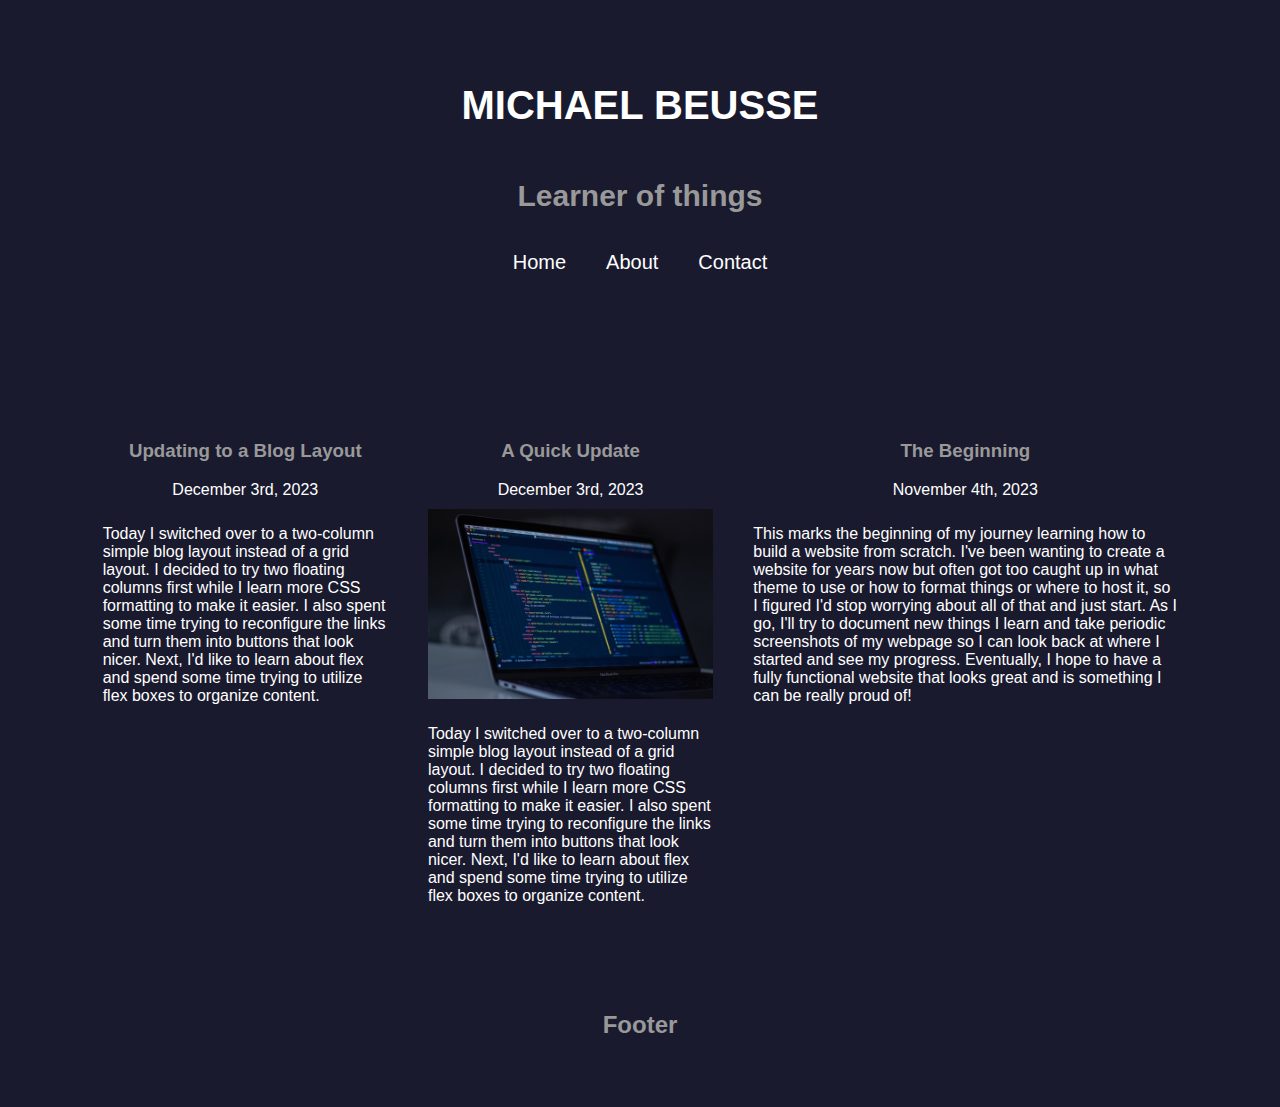
==== index.html @ 3a91c4cc "updatehtml with sidebox changes" ====
<!DOCTYPE html>
<html lang="en-US">
<head>
  <meta charset="utf-8" />
  <title>Michael's Blog Progress</title>
  <link rel="stylesheet" href="style.css" />
</head>
<body>

<header>
  <div class="container-header">
    <h1>
      MICHAEL BEUSSE
    </h1>
    <br>
    <h2>
      Learner of things
    </h2>
  </div>

  <div class="container-nav">
    <div class="item">
    </div>
    <div class="item-center">
      <nav>
        <a href="/html/">Home</a>
        <a href="/html/">About</a>
        <a href="/html/">Contact</a>
      </nav>
    </div>
    <div class="item">
    </div>
  </div>


</header>

<div class="container-blog">
  
  <div class="sidebox"></div>

    <article class="article-card">
      <h3>Updating to a Blog Layout</h3>
      <time datetime="2023-12-03">December 3rd, 2023</time>
      <p>Today I switched over to a two-column simple blog layout instead of a grid layout. I decided to try two floating columns first while I learn more CSS formatting to make it easier. I also spent some time trying to reconfigure the links and turn them into buttons that look nicer. Next, I'd like to learn about flex and spend some time trying to utilize flex boxes to organize content.</p>
    </article>

    <article class="article-card">
      <h3>A Quick Update</h3>
      <time datetime="2023-12-03">December 3rd, 2023</time>
      <div class="post-content">
        <img src="computer-small.jpg" alt="computer screen" />
        <p>
          Today I switched over to a two-column simple blog layout instead of a grid layout. I decided to try two floating columns first while I learn more CSS formatting to make it easier. I also spent some time trying to reconfigure the links and turn them into buttons that look nicer. Next, I'd like to learn about flex and spend some time trying to utilize flex boxes to organize content.
        </p>
      </div>
    </article>  

    <article class="article-card">
      <h3>The Beginning</h3>
      <time datetime="2023-11-04">November 4th, 2023</time>
      <p>This marks the beginning of my journey learning how to build a website from scratch. I've been wanting to create a website for years now but often got too caught up in what theme to use or how to format things or where to host it, so I figured I'd stop worrying about all of that and just start. As I go, I'll try to document new things I learn and take periodic screenshots of my webpage so I can look back at where I started and see my progress. Eventually, I hope to have a fully functional website that looks great and is something I can be really proud of!</p>
    </article>
    
  <div class="sidebox"></div>

</div>

<footer>
  <h2>Footer</h2>
</footer>

</body>
</html>
---- style.css ----
/* Reset box model for all elements */
* {
  box-sizing: border-box;
}
.container-header {
  box-sizing: content-box;
  align-items: center;
  text-align: center;
  float: none;
  line-height: 20px;
  padding-bottom: 10px;
}

.container-nav {
  display: flex;
}

.item {
  height: 100px;
  width: 500px; /* A fixed width as the default */
}

.item-center { 
  flex-grow: 1; /* Set the middle element to grow and stretch */
}

.item + .item { 
  margin-left: 2%; 
}

.sidebox {
  height: 100%;
  width: 500px;
}

/* Set default font family and background color */
body {
  font-family: Verdana, Arial, Sans-Serif;
  padding: 20px;
  background: #1A1A2E;
}

/* Style for the header */
header {
  display:flex;
  flex-direction: column;
  padding: 40px;
  font-size: 20px;
  text-align: center;
  background: #1A1A2E;
}

/* Style for the navigation bar */
nav {
  display: flex;
  justify-content: center;
  width: 100%;
  background-color: #1A1A2E;
}

nav a {
  text-decoration: none;
  color: white;
  padding: 10px;
}

nav a:hover {
  background-color: #16213E;
  color: #0F3460;
}

.container-blog {
  display: flex;
}

/* Create flex layout for the main content and sidebar */
.row {
  display: flex;
}

/* Left column (nav bar) */
.leftcolumn {
  width: 10%;
  padding-right: 20px; /* Add spacing between nav bar and main content */
}

/* Right column (main content) */
.rightcolumn {
  flex: 1; /* Take remaining space */
  padding-left: 20px; /* Add spacing for content */
}

/* Style for blog posts */
.article-card {
  display: flex;
  flex-direction: column;
  align-items: center;
  background-color: #1A1A2E;
  padding: 20px;
  margin-top: 20px;
}

/* Style for the post content */
.article-card .post-content {
  display: flex;
  flex-grow: 1;
  flex-direction: column; /* Stack the image and content vertically */
  align-items: center; /* Center items horizontally */

}

.article-card img {
  max-width: 100%; /* Make sure the image doesn't exceed its container */
  margin-bottom: 10px; /* Add spacing between the image and content */
}

/* Clear floats after the columns */
.row:after {
  content: "";
  display: table;
  clear: both;
}

/* Footer styling */
footer {
  padding: 20px;
  text-align: center;
  background: #1A1A2E;
  margin-top: 20px;
}

/* Styling for links/buttons */
a:link, a:visited {
  background-color: #1A1A2E;
  color: white;
  width: 100%;
  padding: 10px 20px;
  text-align: center;
  text-decoration: none;
  display: inline-block;
}

a:hover, a:active {
  background-color: #E94560;
  color: darkgray;
}

/* Additional styling for heading elements */
h1 {
  color: white;
  font-weight: bold;
}

h2, h3, h4, h5, h6 {
  font-weight:800;
  color: #999999;
}

p,time {
  color:white;
  padding-bottom: 10px;
}

/* Responsive layout - when the screen is less than 800px wide, make the columns stack on top of each other */
@media screen and (max-width: 800px) {
  .row {
    flex-direction: column;
  }

  .leftcolumn, .rightcolumn {
    width: 100%;
    padding: 0;
  }
}
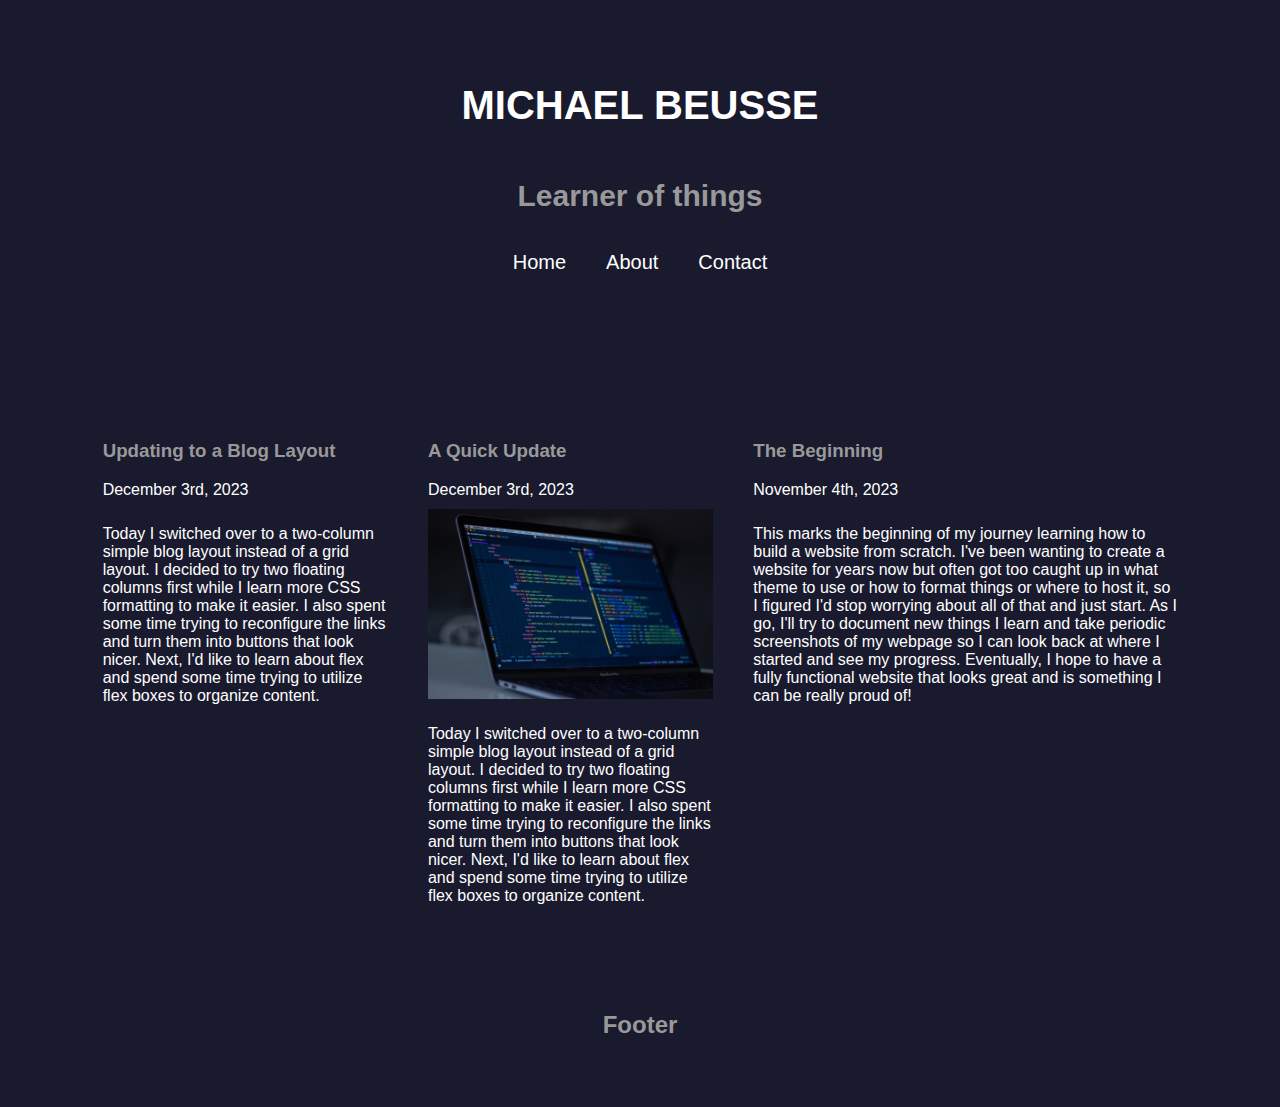
==== commit 9a9ab223: "html updates" ====
--- a/index.html
+++ b/index.html
@@ -39,28 +39,28 @@
   
   <div class="sidebox"></div>
 
-    <article class="article-card">
-      <h3>Updating to a Blog Layout</h3>
-      <time datetime="2023-12-03">December 3rd, 2023</time>
-      <p>Today I switched over to a two-column simple blog layout instead of a grid layout. I decided to try two floating columns first while I learn more CSS formatting to make it easier. I also spent some time trying to reconfigure the links and turn them into buttons that look nicer. Next, I'd like to learn about flex and spend some time trying to utilize flex boxes to organize content.</p>
-    </article>
+  <article class="article-card">
+    <h3>Updating to a Blog Layout</h3>
+    <time datetime="2023-12-03">December 3rd, 2023</time>
+    <p>Today I switched over to a two-column simple blog layout instead of a grid layout. I decided to try two floating columns first while I learn more CSS formatting to make it easier. I also spent some time trying to reconfigure the links and turn them into buttons that look nicer. Next, I'd like to learn about flex and spend some time trying to utilize flex boxes to organize content.</p>
+  </article>
 
-    <article class="article-card">
-      <h3>A Quick Update</h3>
-      <time datetime="2023-12-03">December 3rd, 2023</time>
-      <div class="post-content">
-        <img src="computer-small.jpg" alt="computer screen" />
-        <p>
-          Today I switched over to a two-column simple blog layout instead of a grid layout. I decided to try two floating columns first while I learn more CSS formatting to make it easier. I also spent some time trying to reconfigure the links and turn them into buttons that look nicer. Next, I'd like to learn about flex and spend some time trying to utilize flex boxes to organize content.
-        </p>
-      </div>
-    </article>  
+  <article class="article-card">
+    <h3>A Quick Update</h3>
+    <time datetime="2023-12-03">December 3rd, 2023</time>
+    <div class="post-content">
+      <img src="computer-small.jpg" alt="computer screen" />
+      <p>
+        Today I switched over to a two-column simple blog layout instead of a grid layout. I decided to try two floating columns first while I learn more CSS formatting to make it easier. I also spent some time trying to reconfigure the links and turn them into buttons that look nicer. Next, I'd like to learn about flex and spend some time trying to utilize flex boxes to organize content.
+      </p>
+    </div>
+  </article>  
 
-    <article class="article-card">
-      <h3>The Beginning</h3>
-      <time datetime="2023-11-04">November 4th, 2023</time>
-      <p>This marks the beginning of my journey learning how to build a website from scratch. I've been wanting to create a website for years now but often got too caught up in what theme to use or how to format things or where to host it, so I figured I'd stop worrying about all of that and just start. As I go, I'll try to document new things I learn and take periodic screenshots of my webpage so I can look back at where I started and see my progress. Eventually, I hope to have a fully functional website that looks great and is something I can be really proud of!</p>
-    </article>
+  <article class="article-card">
+    <h3>The Beginning</h3>
+    <time datetime="2023-11-04">November 4th, 2023</time>
+    <p>This marks the beginning of my journey learning how to build a website from scratch. I've been wanting to create a website for years now but often got too caught up in what theme to use or how to format things or where to host it, so I figured I'd stop worrying about all of that and just start. As I go, I'll try to document new things I learn and take periodic screenshots of my webpage so I can look back at where I started and see my progress. Eventually, I hope to have a fully functional website that looks great and is something I can be really proud of!</p>
+  </article>
     
   <div class="sidebox"></div>
 
--- a/style.css
+++ b/style.css
@@ -31,6 +31,10 @@
 .sidebox {
   height: 100%;
   width: 500px;
+}
+
+.sidebox + .sidebox {
+  margin-left: 2%;
 }
 
 /* Set default font family and background color */
@@ -93,8 +97,8 @@
 /* Style for blog posts */
 .article-card {
   display: flex;
+  flex-grow: 1;
   flex-direction: column;
-  align-items: center;
   background-color: #1A1A2E;
   padding: 20px;
   margin-top: 20px;
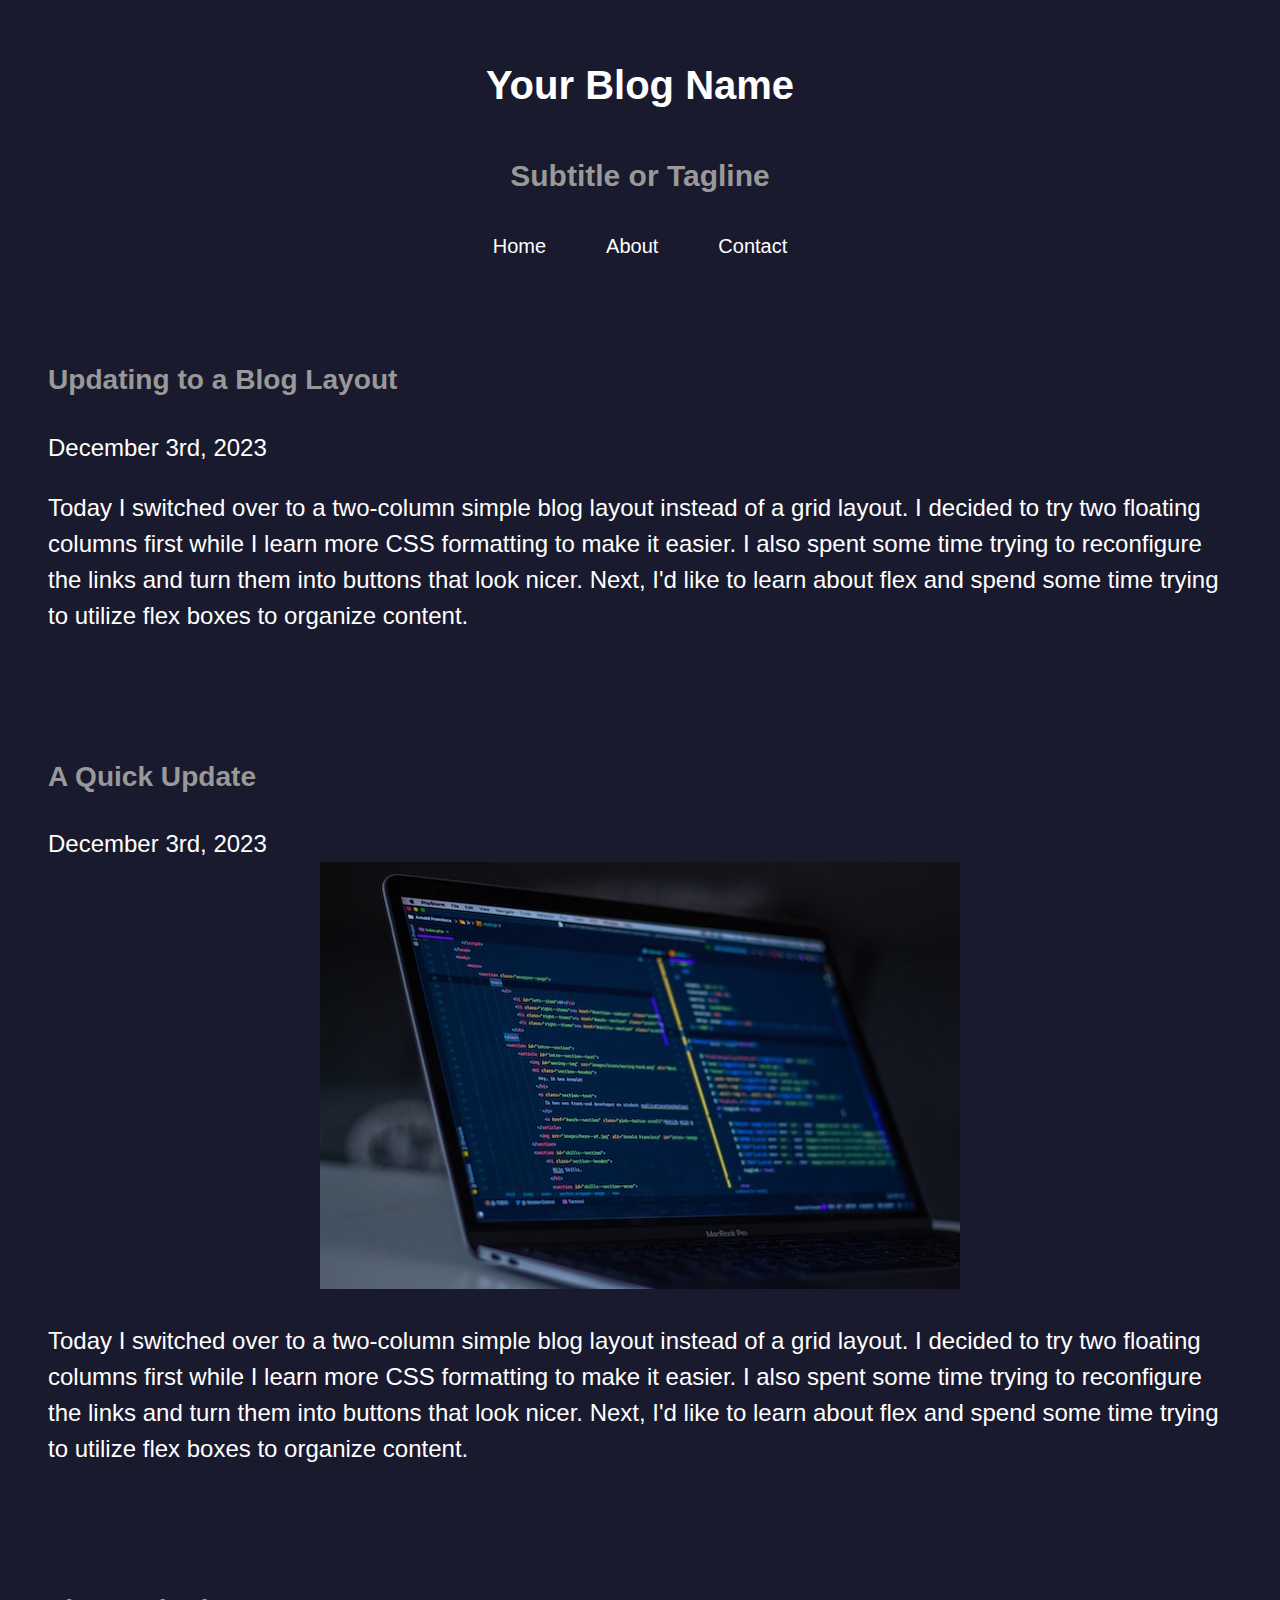
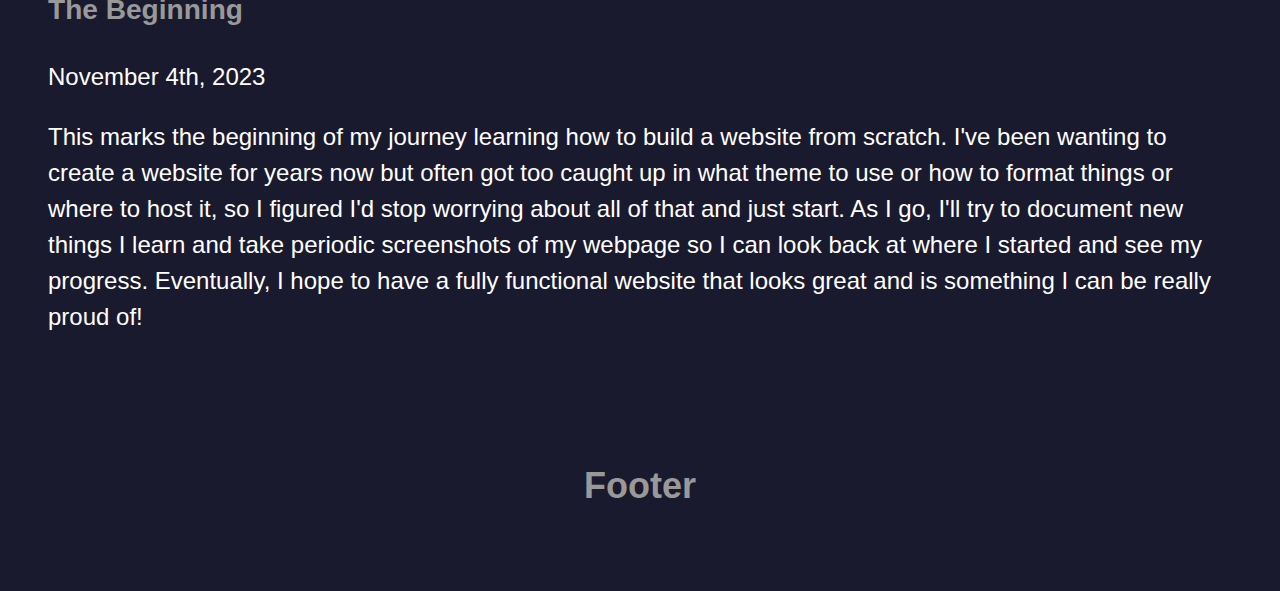
==== commit aea64092: "reformatting sideboxes and nav  links" ====
--- a/index.html
+++ b/index.html
@@ -2,49 +2,45 @@
 <html lang="en-US">
 <head>
   <meta charset="utf-8" />
-  <title>Michael's Blog Progress</title>
+  <title>Your Blog Title</title>
   <link rel="stylesheet" href="style.css" />
 </head>
 <body>
 
+<!-- Header Section -->
 <header>
   <div class="container-header">
     <h1>
-      MICHAEL BEUSSE
+      Your Blog Name
     </h1>
     <br>
     <h2>
-      Learner of things
+      Subtitle or Tagline
     </h2>
   </div>
 
   <div class="container-nav">
-    <div class="item">
-    </div>
-    <div class="item-center">
-      <nav>
-        <a href="/html/">Home</a>
-        <a href="/html/">About</a>
-        <a href="/html/">Contact</a>
-      </nav>
-    </div>
-    <div class="item">
-    </div>
+    <nav>
+      <a href="/html/">Home</a>
+      <a href="/html/">About</a>
+      <a href="/html/">Contact</a>
+    </nav>
   </div>
-
-
 </header>
 
+<!-- Main Content Section -->
 <div class="container-blog">
-  
+
   <div class="sidebox"></div>
 
+  <!-- First Blog Post -->
   <article class="article-card">
     <h3>Updating to a Blog Layout</h3>
     <time datetime="2023-12-03">December 3rd, 2023</time>
     <p>Today I switched over to a two-column simple blog layout instead of a grid layout. I decided to try two floating columns first while I learn more CSS formatting to make it easier. I also spent some time trying to reconfigure the links and turn them into buttons that look nicer. Next, I'd like to learn about flex and spend some time trying to utilize flex boxes to organize content.</p>
   </article>
 
+  <!-- Second Blog Post with Image -->
   <article class="article-card">
     <h3>A Quick Update</h3>
     <time datetime="2023-12-03">December 3rd, 2023</time>
@@ -56,16 +52,18 @@
     </div>
   </article>  
 
+  <!-- Third Blog Post -->
   <article class="article-card">
     <h3>The Beginning</h3>
     <time datetime="2023-11-04">November 4th, 2023</time>
     <p>This marks the beginning of my journey learning how to build a website from scratch. I've been wanting to create a website for years now but often got too caught up in what theme to use or how to format things or where to host it, so I figured I'd stop worrying about all of that and just start. As I go, I'll try to document new things I learn and take periodic screenshots of my webpage so I can look back at where I started and see my progress. Eventually, I hope to have a fully functional website that looks great and is something I can be really proud of!</p>
   </article>
-    
+
   <div class="sidebox"></div>
 
 </div>
 
+<!-- Footer Section -->
 <footer>
   <h2>Footer</h2>
 </footer>
--- a/style.css
+++ b/style.css
@@ -2,38 +2,22 @@
 * {
   box-sizing: border-box;
 }
+
 .container-header {
   box-sizing: content-box;
   align-items: center;
   text-align: center;
-  float: none;
   line-height: 20px;
   padding-bottom: 10px;
 }
 
-.container-nav {
-  display: flex;
+.header-sidebox {
+  flex: 1;
+  background-color: #1A1A2E;
+  margin: 0 2%;
 }
 
-.item {
-  height: 100px;
-  width: 500px; /* A fixed width as the default */
-}
-
-.item-center { 
-  flex-grow: 1; /* Set the middle element to grow and stretch */
-}
-
-.item + .item { 
-  margin-left: 2%; 
-}
-
-.sidebox {
-  height: 100%;
-  width: 500px;
-}
-
-.sidebox + .sidebox {
+.header-sidebox + .header-sidebox {
   margin-left: 2%;
 }
 
@@ -42,24 +26,28 @@
   font-family: Verdana, Arial, Sans-Serif;
   padding: 20px;
   background: #1A1A2E;
+  font-size: 24px;
+  line-height: 1.5;
 }
 
 /* Style for the header */
 header {
-  display:flex;
+  display: flex;
   flex-direction: column;
-  padding: 40px;
+  padding: 20px;
   font-size: 20px;
   text-align: center;
   background: #1A1A2E;
 }
 
-/* Style for the navigation bar */
+.container-nav {
+  display: flex;
+  justify-content: center;
+}
+
 nav {
   display: flex;
-  justify-content: center;
-  width: 100%;
-  background-color: #1A1A2E;
+  gap: 20px; /* Adjust this value to control the space between links */
 }
 
 nav a {
@@ -73,49 +61,57 @@
   color: #0F3460;
 }
 
+.sidebox {
+  flex: 1; /* Allow sideboxes and blog content to take up equal available space */
+  background-color: #1A1A2E;
+  margin: 0 2%; /* Add margin between sideboxes, blog content, and the edges */
+}
+
 .container-blog {
   display: flex;
+  flex-direction: column; /* Stack items vertically on larger screens */
+  align-items: center; /* Center items horizontally */
 }
 
-/* Create flex layout for the main content and sidebar */
-.row {
-  display: flex;
+.blog-content {
+  flex-basis: 50%; /* Set the initial size of blog content to roughly 50% */
+  align-self: center; /* Center blog content within the container */
+  max-width: 50%; /* Set the maximum width for blog content to 30% of the screen */
 }
 
-/* Left column (nav bar) */
-.leftcolumn {
-  width: 10%;
-  padding-right: 20px; /* Add spacing between nav bar and main content */
+.sidebox {
+  flex: 1; /* Allow sideboxes and blog content to take up equal available space */
+  background-color: #1A1A2E;
+  margin: 0 2%; /* Add margin between sideboxes, blog content, and the edges */
 }
 
-/* Right column (main content) */
-.rightcolumn {
-  flex: 1; /* Take remaining space */
-  padding-left: 20px; /* Add spacing for content */
+.sidebox + .sidebox {
+  margin-left: 2%;
 }
 
 /* Style for blog posts */
 .article-card {
-  display: flex;
-  flex-grow: 1;
-  flex-direction: column;
   background-color: #1A1A2E;
   padding: 20px;
   margin-top: 20px;
+}
+
+.article-card img {
+  max-width: 100%; /* Make sure the image doesn't exceed its container */
+  margin-bottom: 10px; /* Add spacing between the image and content */
 }
 
 /* Style for the post content */
 .article-card .post-content {
   display: flex;
   flex-grow: 1;
-  flex-direction: column; /* Stack the image and content vertically */
+  flex-direction: column;
   align-items: center; /* Center items horizontally */
-
 }
 
-.article-card img {
-  max-width: 100%; /* Make sure the image doesn't exceed its container */
-  margin-bottom: 10px; /* Add spacing between the image and content */
+/* Create flex layout for the main content and sidebar */
+.row {
+  display: flex;
 }
 
 /* Clear floats after the columns */
@@ -160,19 +156,20 @@
   color: #999999;
 }
 
-p,time {
+p, time {
   color:white;
   padding-bottom: 10px;
 }
 
-/* Responsive layout - when the screen is less than 800px wide, make the columns stack on top of each other */
+/* Responsive layout - adjust layout on smaller screens */
 @media screen and (max-width: 800px) {
-  .row {
-    flex-direction: column;
+  .sidebox, .blog-content, .header-sidebox {
+    flex: 1 100%; /* Full width on smaller screens */
+    margin: 0; /* Remove margin on smaller screens */
+    max-width: none; /* Remove the maximum width on smaller screens */
   }
 
-  .leftcolumn, .rightcolumn {
-    width: 100%;
-    padding: 0;
+  .sidebox + .sidebox, .header-sidebox + .header-sidebox {
+    margin-left: 0; /* Remove margin between sideboxes on smaller screens */
   }
 }
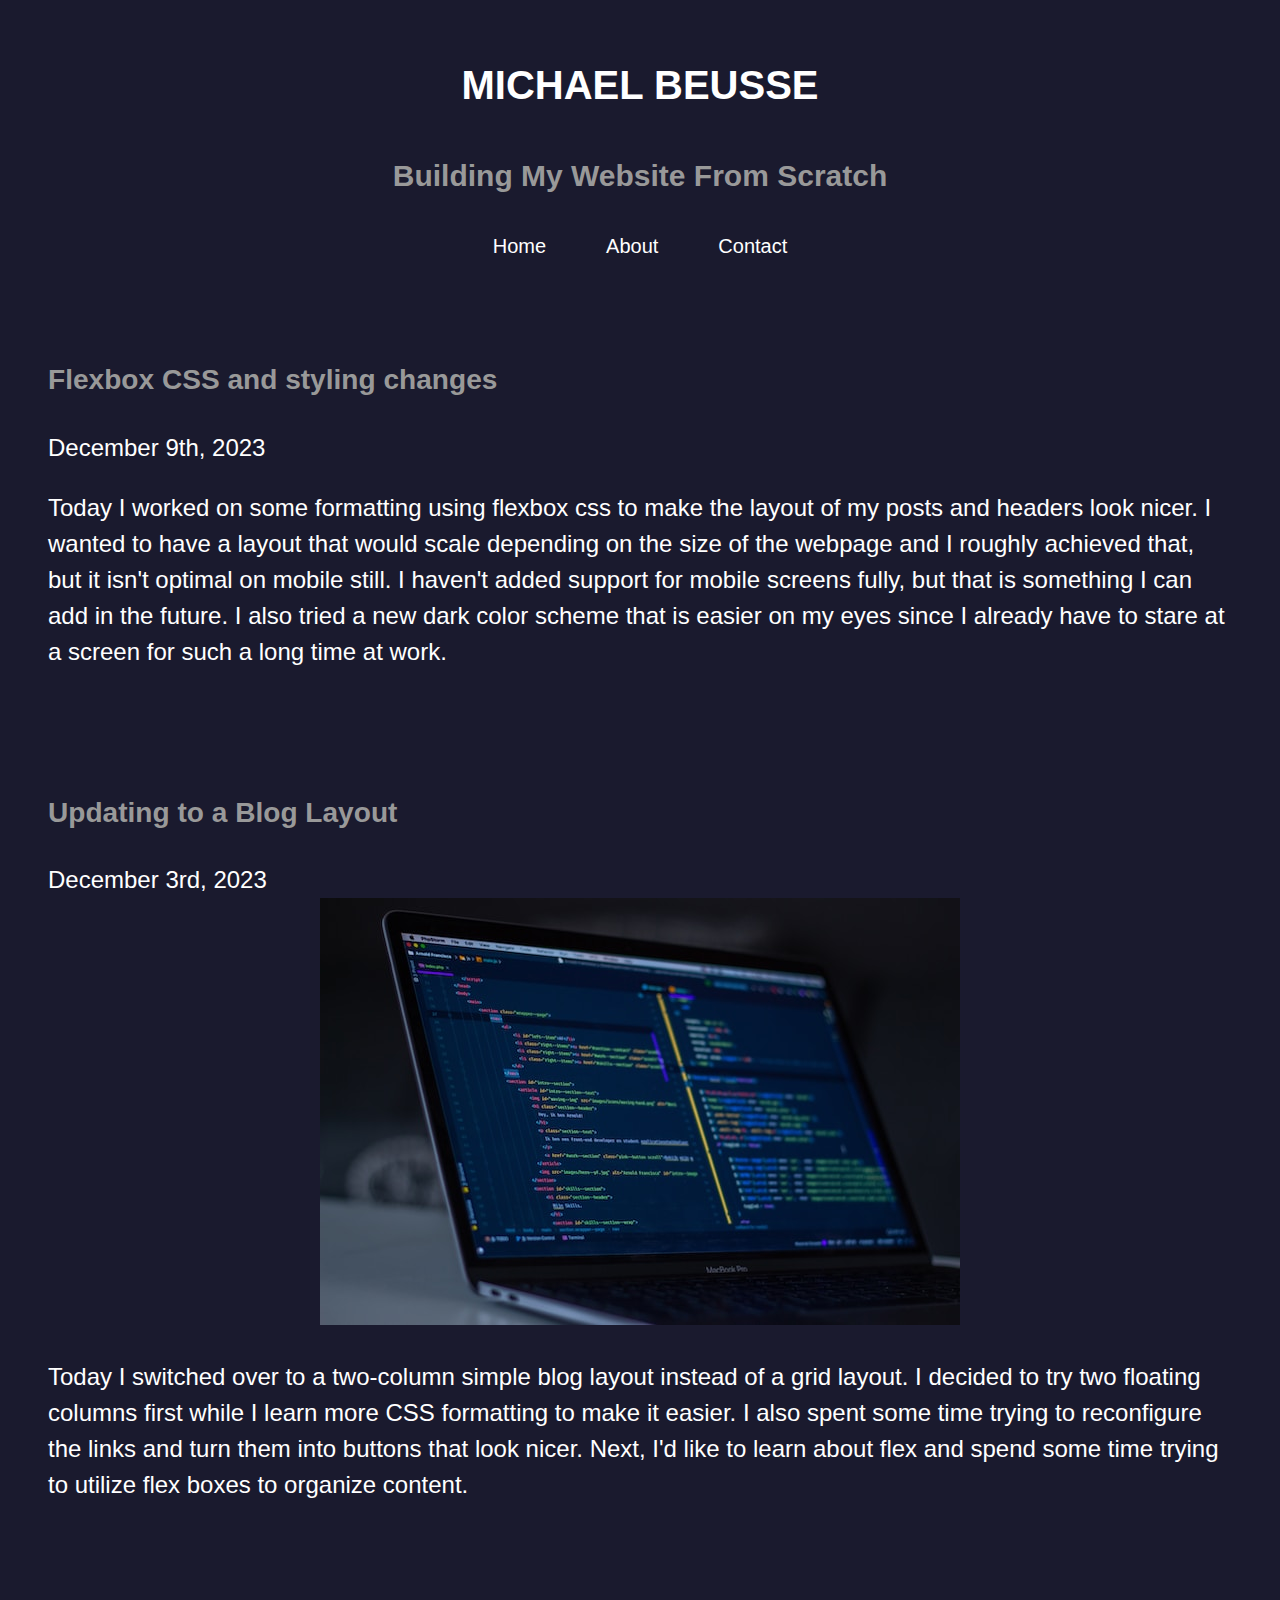
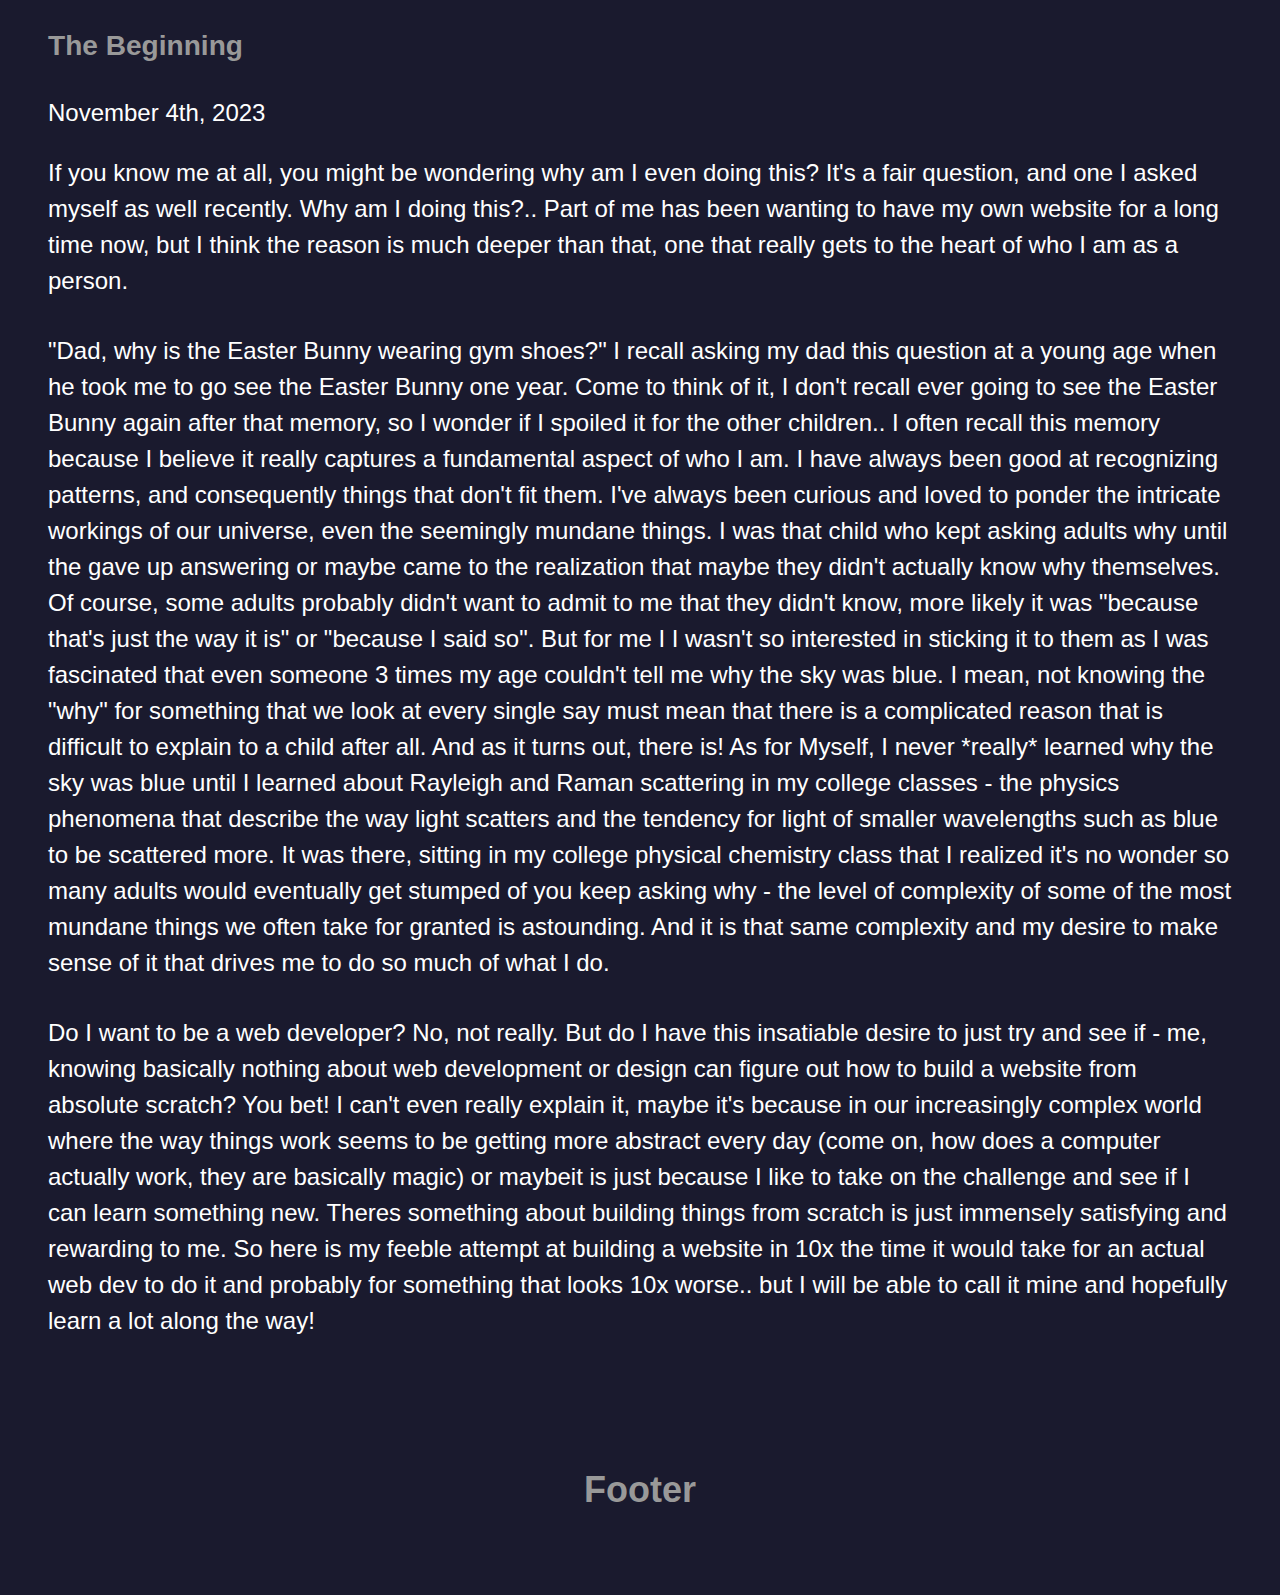
==== commit 24786647: "update first post" ====
--- a/index.html
+++ b/index.html
@@ -2,7 +2,7 @@
 <html lang="en-US">
 <head>
   <meta charset="utf-8" />
-  <title>Your Blog Title</title>
+  <title>Michael's Blog From Scratch</title>
   <link rel="stylesheet" href="style.css" />
 </head>
 <body>
@@ -11,11 +11,11 @@
 <header>
   <div class="container-header">
     <h1>
-      Your Blog Name
+      MICHAEL BEUSSE
     </h1>
     <br>
     <h2>
-      Subtitle or Tagline
+      Building My Website From Scratch
     </h2>
   </div>
 
@@ -35,14 +35,16 @@
 
   <!-- First Blog Post -->
   <article class="article-card">
-    <h3>Updating to a Blog Layout</h3>
-    <time datetime="2023-12-03">December 3rd, 2023</time>
-    <p>Today I switched over to a two-column simple blog layout instead of a grid layout. I decided to try two floating columns first while I learn more CSS formatting to make it easier. I also spent some time trying to reconfigure the links and turn them into buttons that look nicer. Next, I'd like to learn about flex and spend some time trying to utilize flex boxes to organize content.</p>
+    <h3>Flexbox CSS and styling changes</h3>
+    <time datetime="2023-12-09">December 9th, 2023</time>
+    <p>
+      Today I worked on some formatting using flexbox css to make the layout of my posts and headers look nicer. I wanted to have a layout that would scale depending on the size of the webpage and I roughly achieved that, but it isn't optimal on mobile still. I haven't added support for mobile screens fully, but that is something I can add in the future. I also tried a new dark color scheme that is easier on my eyes since I already have to stare at a screen for such a long time at work.
+    </p>
   </article>
 
   <!-- Second Blog Post with Image -->
   <article class="article-card">
-    <h3>A Quick Update</h3>
+    <h3>Updating to a Blog Layout</h3>
     <time datetime="2023-12-03">December 3rd, 2023</time>
     <div class="post-content">
       <img src="computer-small.jpg" alt="computer screen" />
@@ -56,8 +58,15 @@
   <article class="article-card">
     <h3>The Beginning</h3>
     <time datetime="2023-11-04">November 4th, 2023</time>
-    <p>This marks the beginning of my journey learning how to build a website from scratch. I've been wanting to create a website for years now but often got too caught up in what theme to use or how to format things or where to host it, so I figured I'd stop worrying about all of that and just start. As I go, I'll try to document new things I learn and take periodic screenshots of my webpage so I can look back at where I started and see my progress. Eventually, I hope to have a fully functional website that looks great and is something I can be really proud of!</p>
-  </article>
+    <p>If you know me at all, you might be wondering why am I even doing this? It's a fair question, and one I asked myself as well recently. Why am I doing this?.. Part of me has been wanting to have my own website for a long time now, but I think the reason is much deeper than that, one that really gets to the heart of who I am as a person. 
+    </p>
+    <p>
+      "Dad, why is the Easter Bunny wearing gym shoes?" I recall asking my dad this question at a young age when he took me to go see the Easter Bunny one year. Come to think of it, I don't recall ever going to see the Easter Bunny again after that memory, so I wonder if I spoiled it for the other children.. I often recall this memory because I believe it really captures a fundamental aspect of who I am. I have always been good at recognizing patterns, and consequently things that don't fit them. I've always been curious and loved to ponder the intricate workings of our universe, even the seemingly mundane things. I was that child who kept asking adults why until the gave up answering or maybe came to the realization that maybe they didn't actually know why themselves. Of course, some adults probably didn't want to admit to me that they didn't know, more  likely it was "because that's just the way it is" or "because I said so". But for me I I wasn't so interested in sticking it to them as I was fascinated that even someone 3 times my age couldn't tell me why the sky was blue. I mean, not knowing the "why" for something that we look at every single say must mean that there is a complicated reason that is difficult to explain to a child after all. And as it turns out, there is! As for Myself, I never *really* learned why the sky was blue until I learned about Rayleigh and Raman scattering in my college classes - the physics phenomena that describe the way light scatters and the tendency for light of smaller wavelengths such as blue to be scattered more. It was there, sitting in my college physical chemistry class that I realized it's no wonder so many adults would eventually get stumped of you keep asking why - the level of complexity of some of the most mundane things we often take for granted is astounding. And it is that same complexity and my desire to make sense of it that drives me to do so much of what I do.
+    </p>
+    <p> 
+      Do I want to be a web developer? No, not really. But do I have this insatiable desire to just try and see if - me, knowing basically nothing about web development or design can figure out how to build a website from absolute scratch? You bet! I can't even really explain it, maybe it's because in our increasingly complex world where the way things work seems to be getting more abstract every day (come on, how does a computer actually work, they are basically magic) or maybeit is just because I like to take on the challenge and see if I can learn something new. Theres something about building things from scratch is just immensely satisfying and rewarding to me. So here is my feeble attempt at building a website in 10x the time it would take for an actual web dev to do it and probably for something that looks 10x worse.. but I will be able to call it mine and hopefully learn a lot along the way!
+    </p>
+    </article>
 
   <div class="sidebox"></div>
 
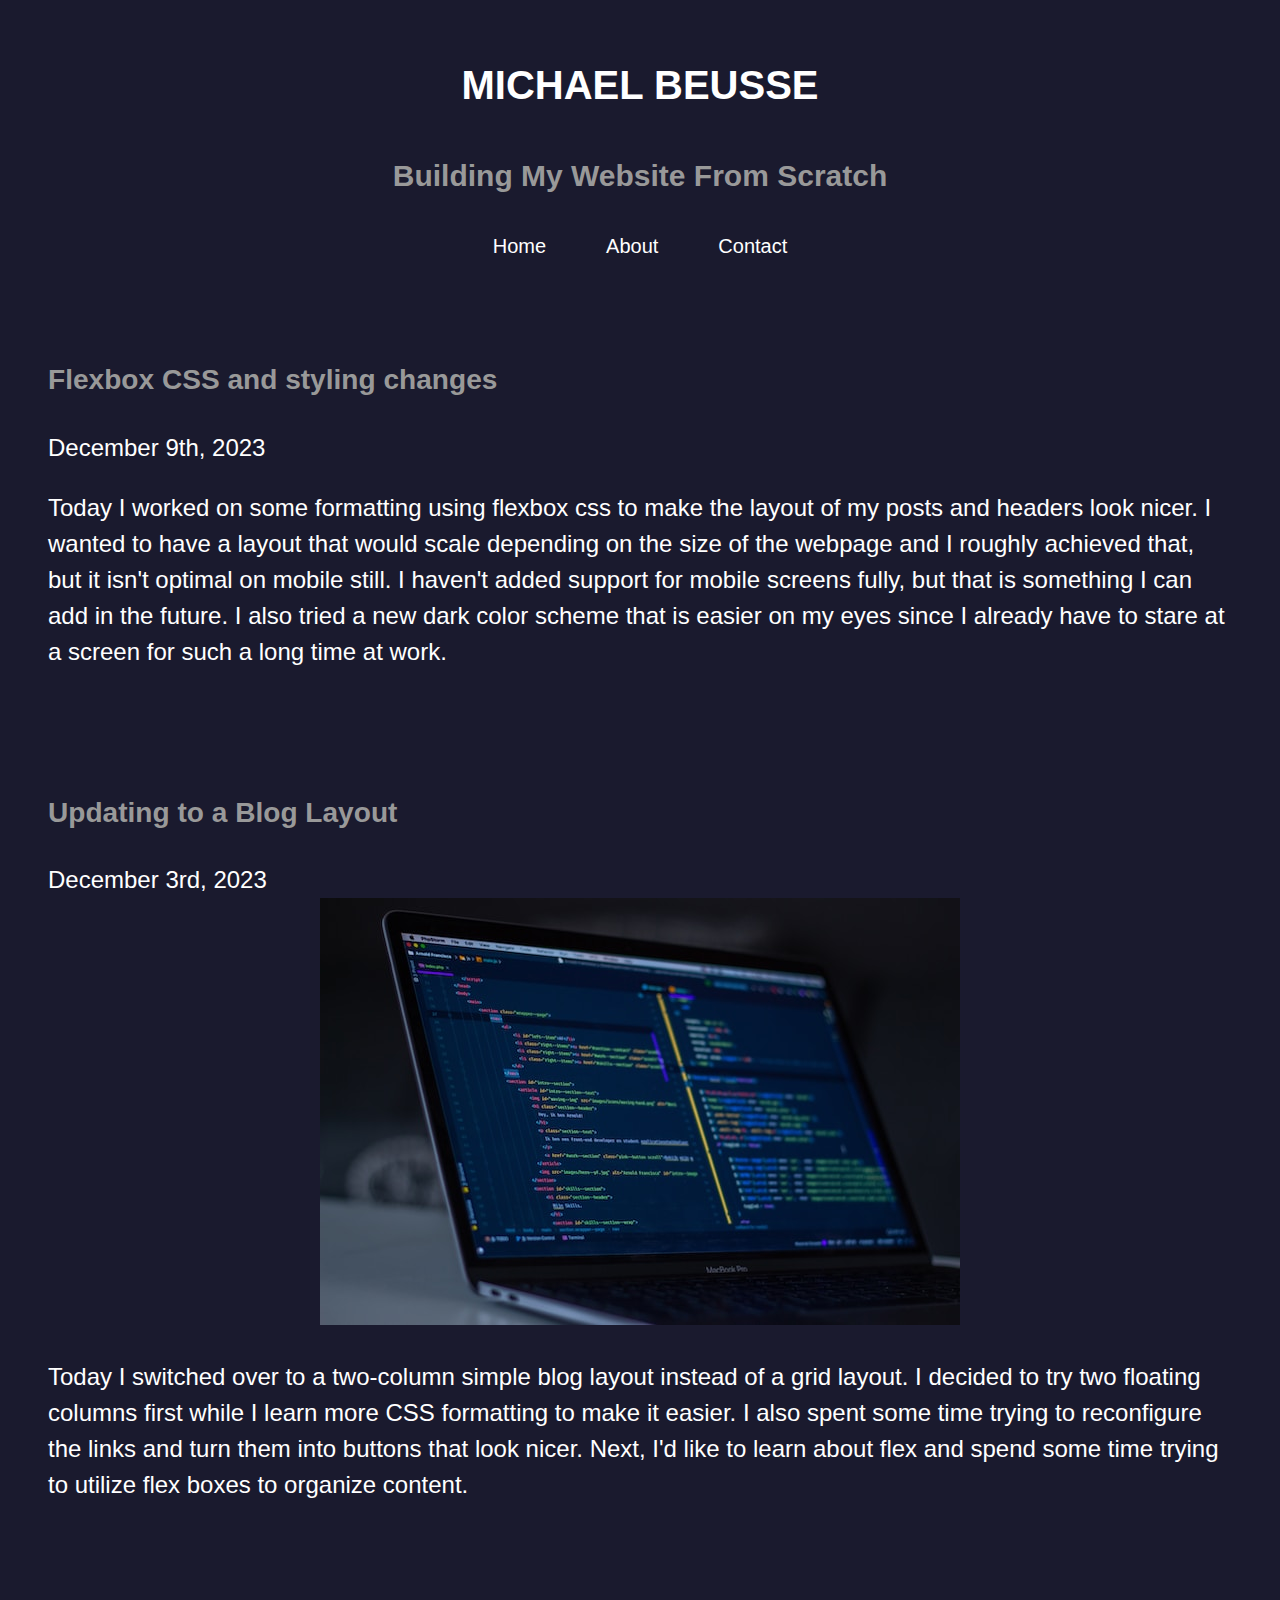
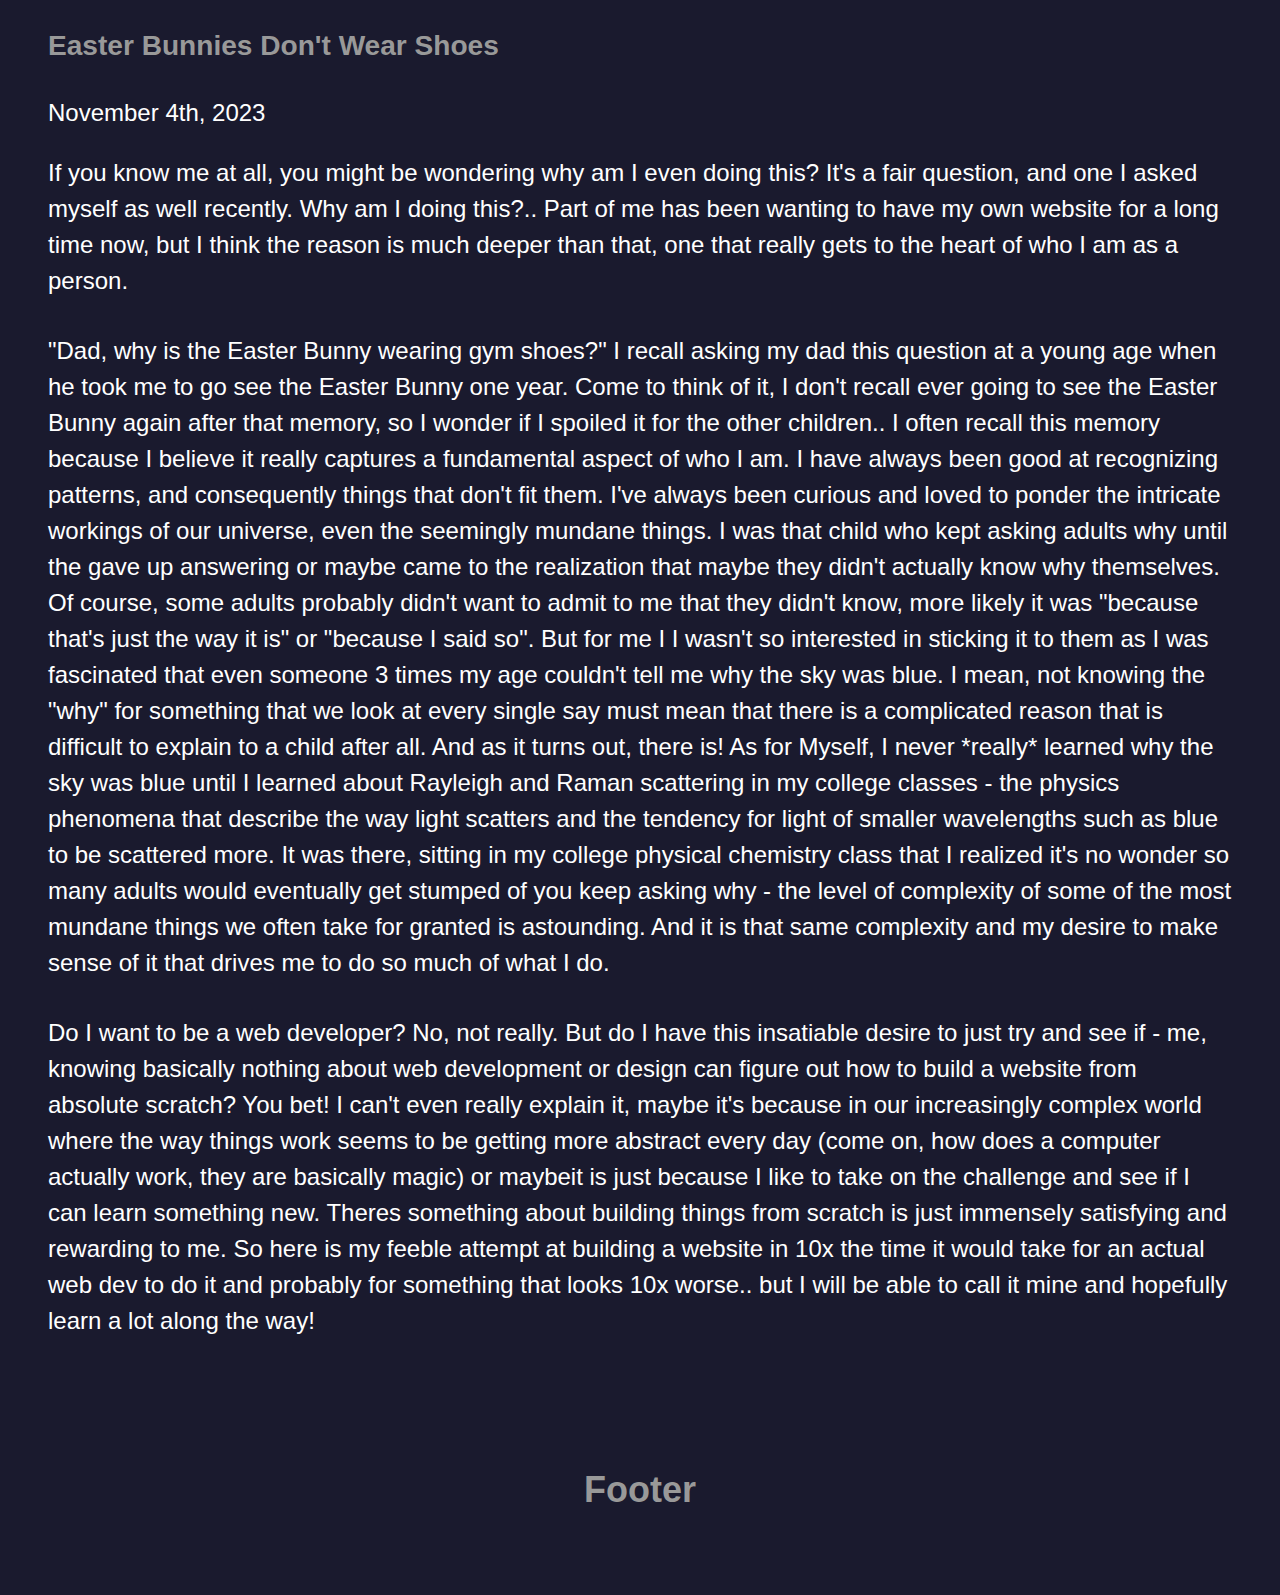
==== commit 919d66f3: "post update" ====
--- a/index.html
+++ b/index.html
@@ -56,7 +56,7 @@
 
   <!-- Third Blog Post -->
   <article class="article-card">
-    <h3>The Beginning</h3>
+    <h3>Easter Bunnies Don't Wear Shoes</h3>
     <time datetime="2023-11-04">November 4th, 2023</time>
     <p>If you know me at all, you might be wondering why am I even doing this? It's a fair question, and one I asked myself as well recently. Why am I doing this?.. Part of me has been wanting to have my own website for a long time now, but I think the reason is much deeper than that, one that really gets to the heart of who I am as a person. 
     </p>
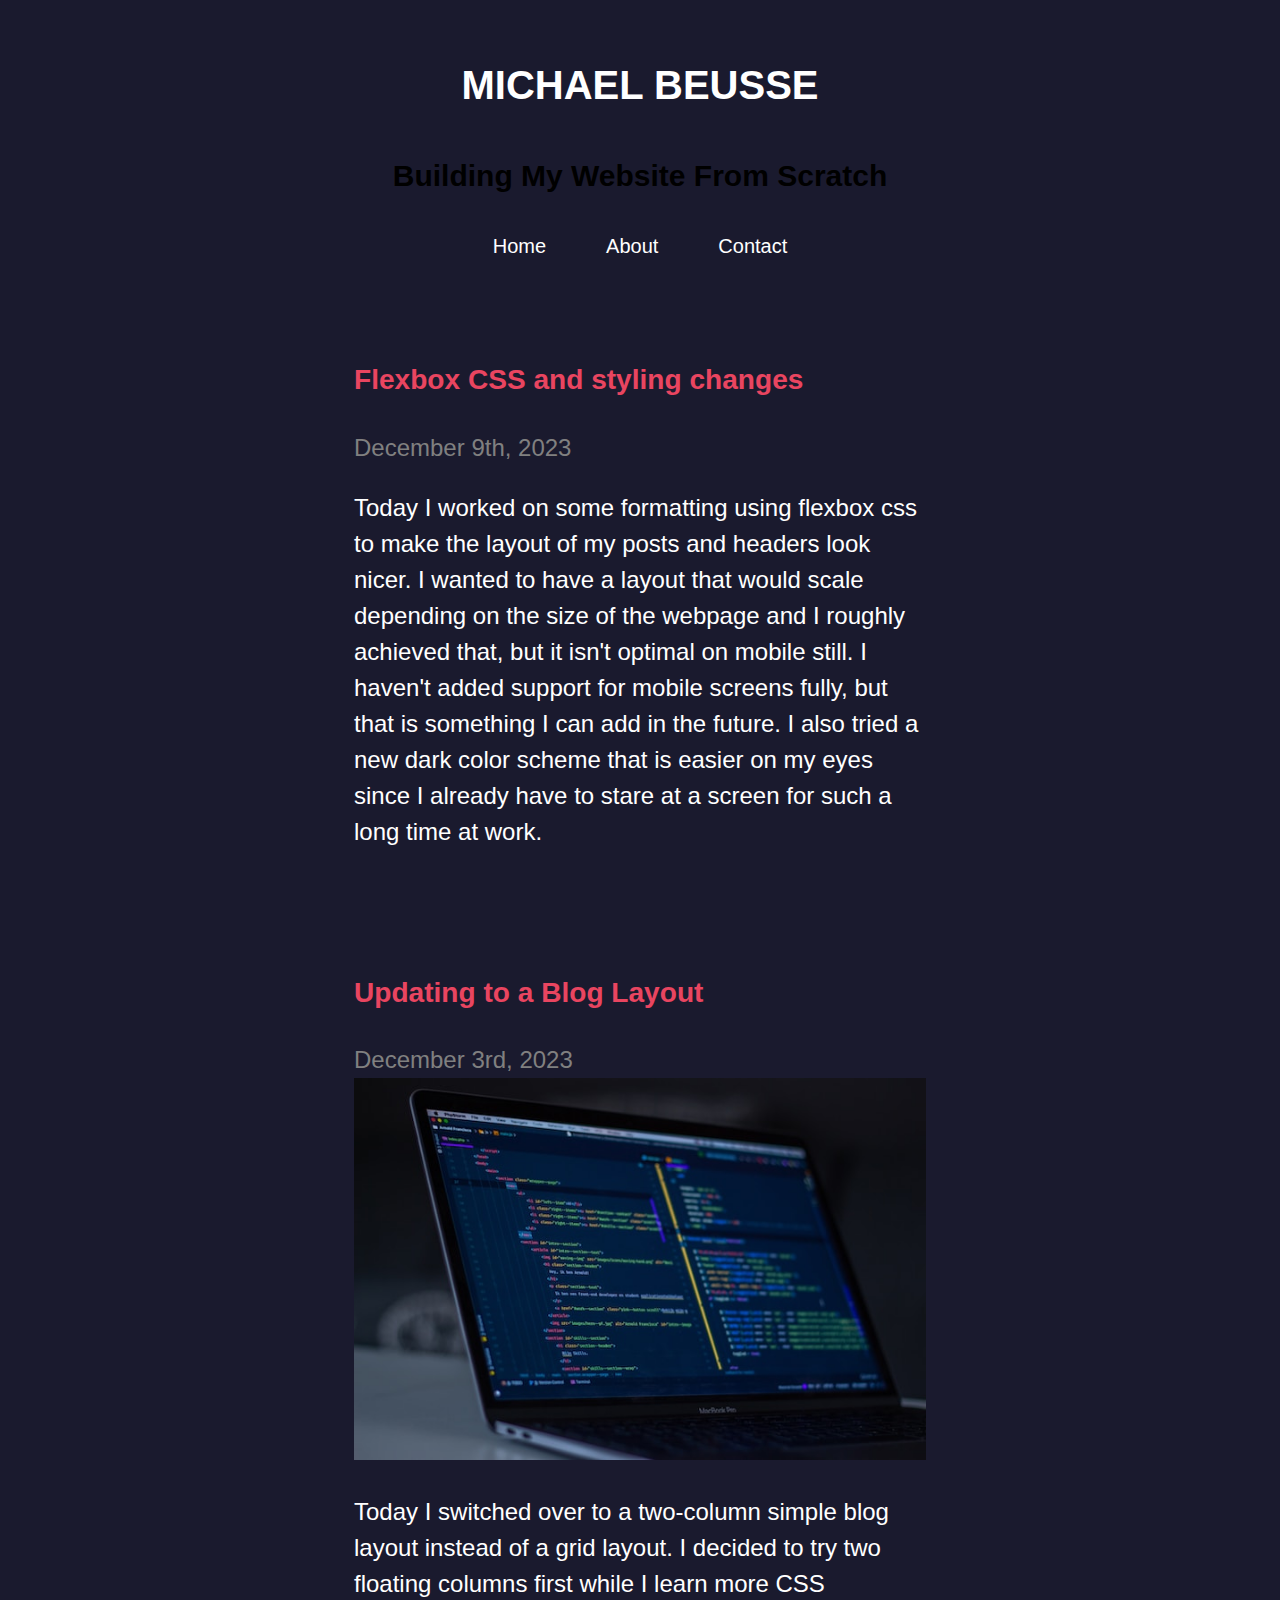
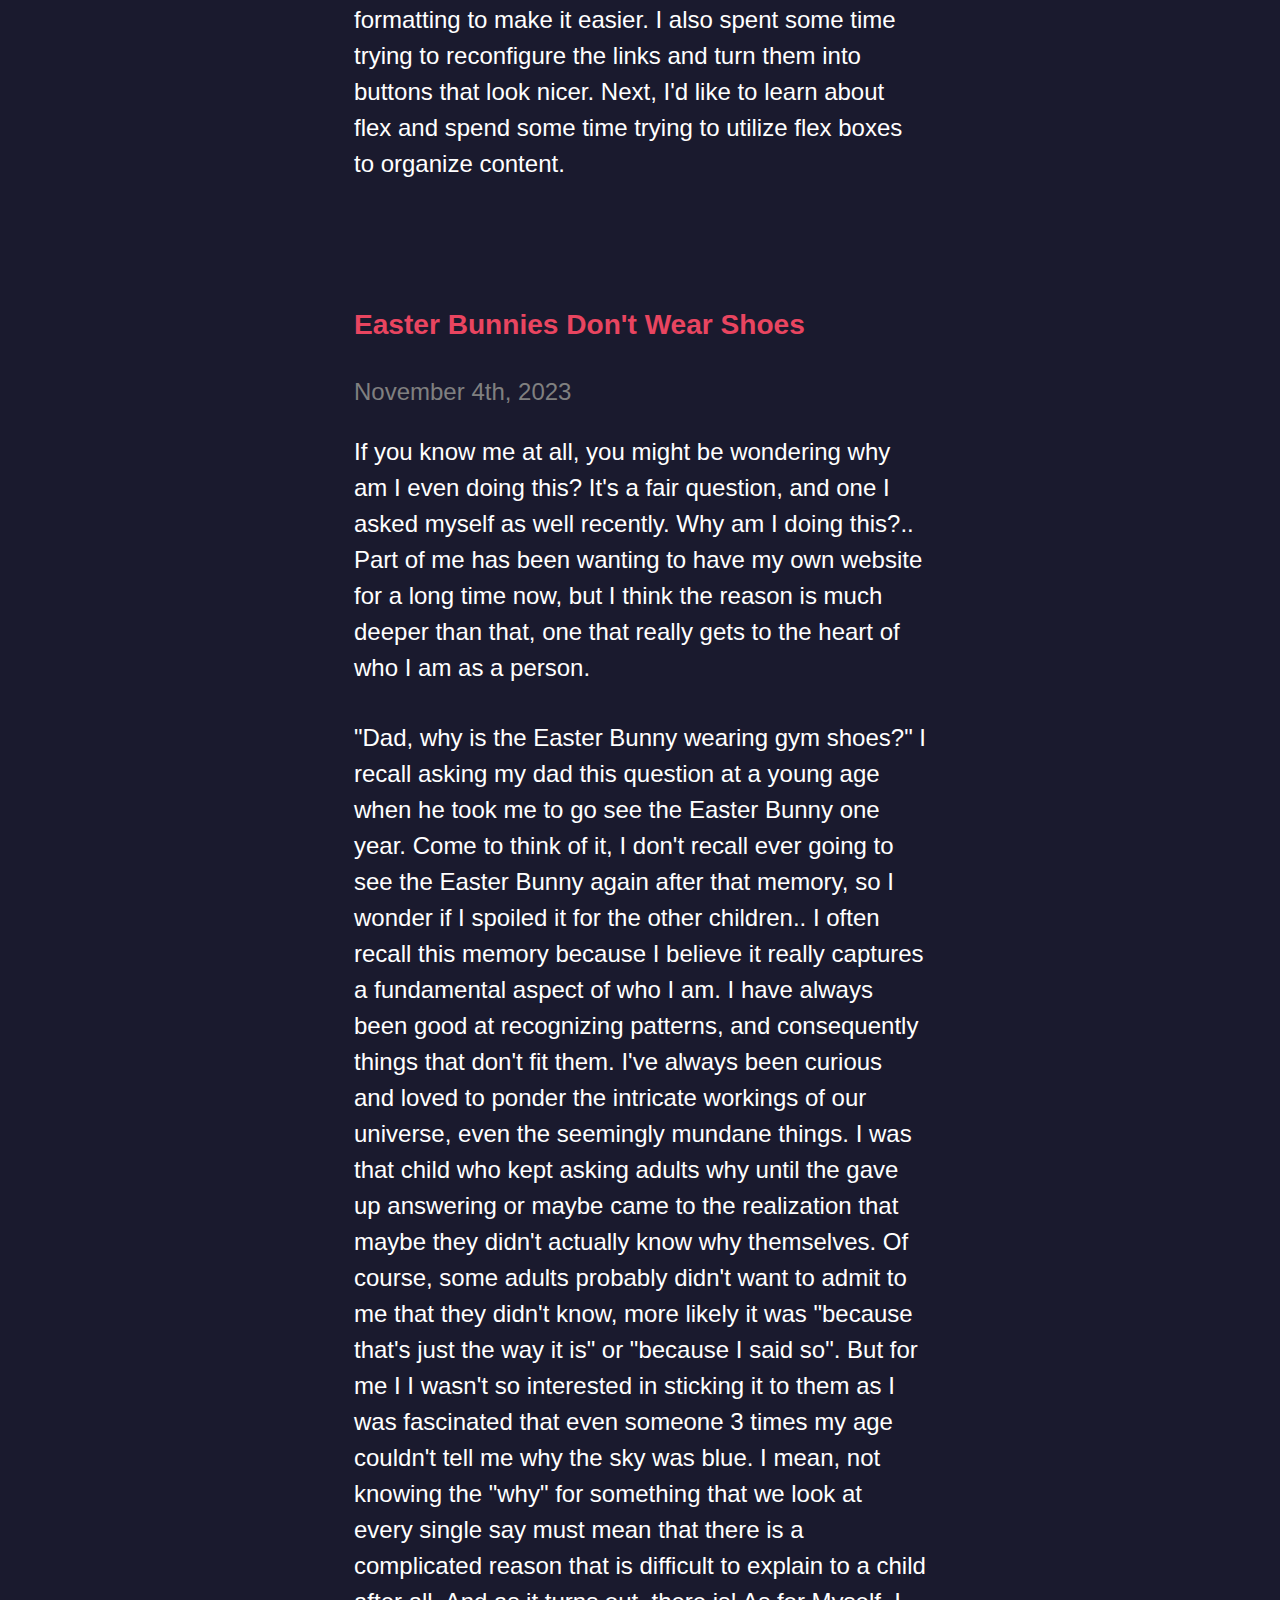
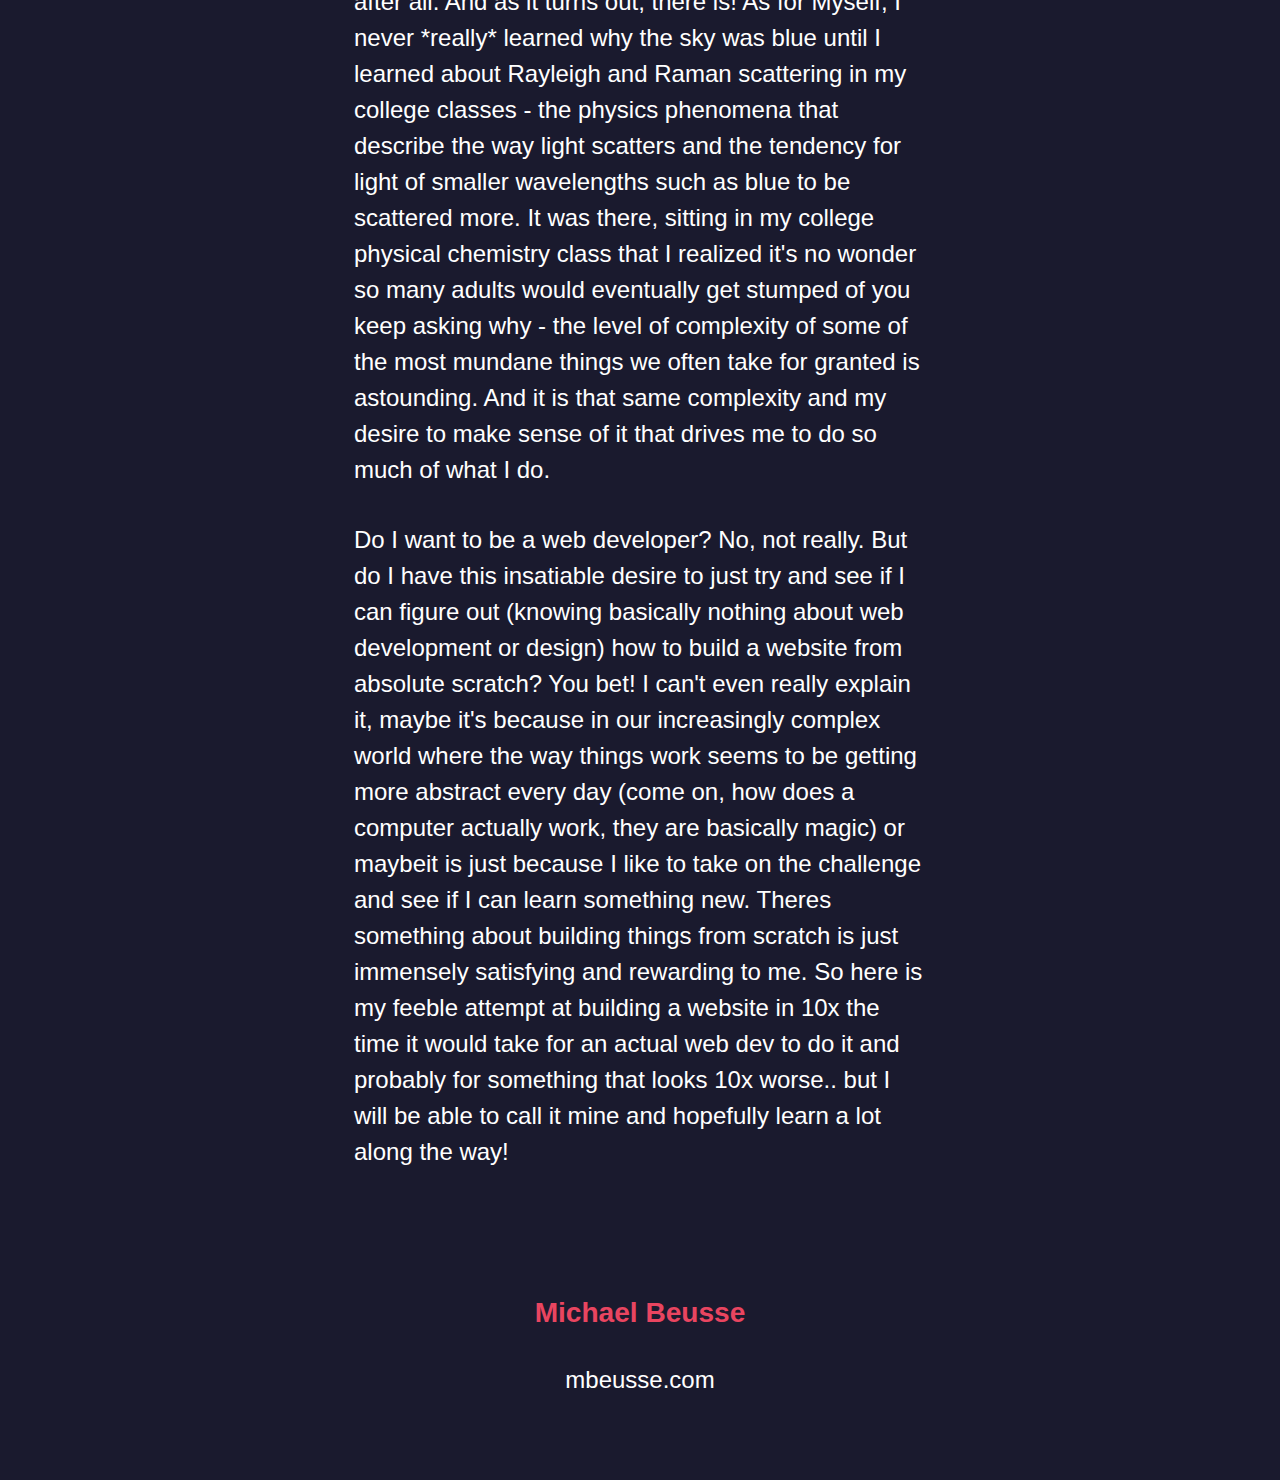
==== commit aa54d09d: "post edit" ====
--- a/index.html
+++ b/index.html
@@ -64,7 +64,7 @@
       "Dad, why is the Easter Bunny wearing gym shoes?" I recall asking my dad this question at a young age when he took me to go see the Easter Bunny one year. Come to think of it, I don't recall ever going to see the Easter Bunny again after that memory, so I wonder if I spoiled it for the other children.. I often recall this memory because I believe it really captures a fundamental aspect of who I am. I have always been good at recognizing patterns, and consequently things that don't fit them. I've always been curious and loved to ponder the intricate workings of our universe, even the seemingly mundane things. I was that child who kept asking adults why until the gave up answering or maybe came to the realization that maybe they didn't actually know why themselves. Of course, some adults probably didn't want to admit to me that they didn't know, more  likely it was "because that's just the way it is" or "because I said so". But for me I I wasn't so interested in sticking it to them as I was fascinated that even someone 3 times my age couldn't tell me why the sky was blue. I mean, not knowing the "why" for something that we look at every single say must mean that there is a complicated reason that is difficult to explain to a child after all. And as it turns out, there is! As for Myself, I never *really* learned why the sky was blue until I learned about Rayleigh and Raman scattering in my college classes - the physics phenomena that describe the way light scatters and the tendency for light of smaller wavelengths such as blue to be scattered more. It was there, sitting in my college physical chemistry class that I realized it's no wonder so many adults would eventually get stumped of you keep asking why - the level of complexity of some of the most mundane things we often take for granted is astounding. And it is that same complexity and my desire to make sense of it that drives me to do so much of what I do.
     </p>
     <p> 
-      Do I want to be a web developer? No, not really. But do I have this insatiable desire to just try and see if - me, knowing basically nothing about web development or design can figure out how to build a website from absolute scratch? You bet! I can't even really explain it, maybe it's because in our increasingly complex world where the way things work seems to be getting more abstract every day (come on, how does a computer actually work, they are basically magic) or maybeit is just because I like to take on the challenge and see if I can learn something new. Theres something about building things from scratch is just immensely satisfying and rewarding to me. So here is my feeble attempt at building a website in 10x the time it would take for an actual web dev to do it and probably for something that looks 10x worse.. but I will be able to call it mine and hopefully learn a lot along the way!
+      Do I want to be a web developer? No, not really. But do I have this insatiable desire to just try and see if I can figure out (knowing basically nothing about web development or design) how to build a website from absolute scratch? You bet! I can't even really explain it, maybe it's because in our increasingly complex world where the way things work seems to be getting more abstract every day (come on, how does a computer actually work, they are basically magic) or maybeit is just because I like to take on the challenge and see if I can learn something new. Theres something about building things from scratch is just immensely satisfying and rewarding to me. So here is my feeble attempt at building a website in 10x the time it would take for an actual web dev to do it and probably for something that looks 10x worse.. but I will be able to call it mine and hopefully learn a lot along the way!
     </p>
     </article>
 
@@ -74,7 +74,8 @@
 
 <!-- Footer Section -->
 <footer>
-  <h2>Footer</h2>
+  <h3>Michael Beusse</h3>
+  <p>mbeusse.com</p>
 </footer>
 
 </body>
--- a/style.css
+++ b/style.css
@@ -91,6 +91,8 @@
 
 /* Style for blog posts */
 .article-card {
+  flex: 1;
+  max-width: 50%; /* Set the maximum width for blog posts */
   background-color: #1A1A2E;
   padding: 20px;
   margin-top: 20px;
@@ -151,12 +153,18 @@
   font-weight: bold;
 }
 
-h2, h3, h4, h5, h6 {
-  font-weight:800;
-  color: #999999;
+
+h3, h4, h5, h6 {
+  color: #E94560;
+  font-weight: 700;
 }
 
-p, time {
+time {
+  color: gray;
+  padding-bottom: 10px;
+}
+
+p {
   color:white;
   padding-bottom: 10px;
 }
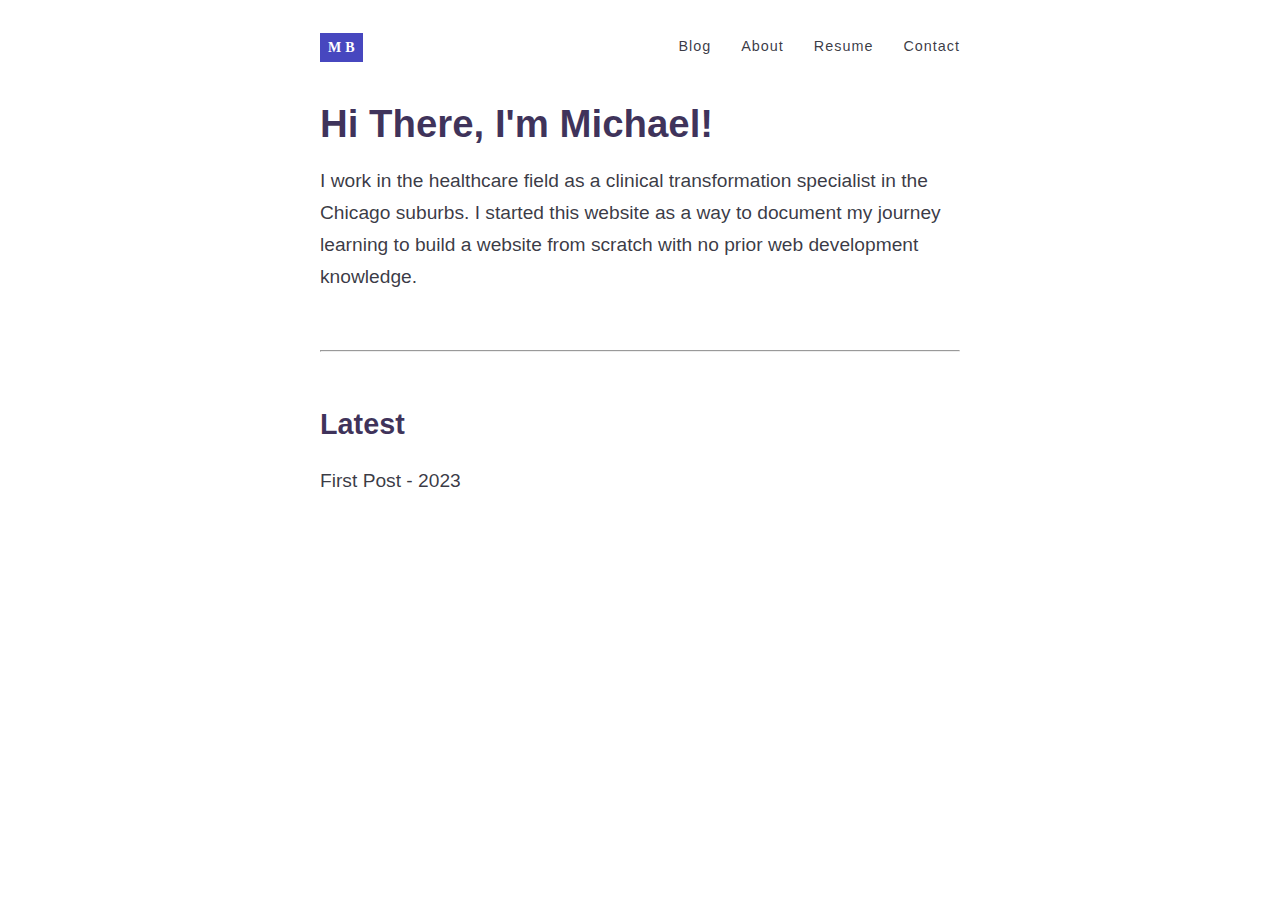
==== commit 6448e8b6: "Add files via upload" ====
--- a/index.html
+++ b/index.html
@@ -1,82 +1,164 @@
-<!DOCTYPE html>
-<html lang="en-US">
-<head>
-  <meta charset="utf-8" />
-  <title>Michael's Blog From Scratch</title>
-  <link rel="stylesheet" href="style.css" />
-</head>
-<body>
-
-<!-- Header Section -->
-<header>
-  <div class="container-header">
-    <h1>
-      MICHAEL BEUSSE
-    </h1>
-    <br>
-    <h2>
-      Building My Website From Scratch
-    </h2>
-  </div>
-
-  <div class="container-nav">
-    <nav>
-      <a href="/html/">Home</a>
-      <a href="/html/">About</a>
-      <a href="/html/">Contact</a>
-    </nav>
-  </div>
-</header>
-
-<!-- Main Content Section -->
-<div class="container-blog">
-
-  <div class="sidebox"></div>
-
-  <!-- First Blog Post -->
-  <article class="article-card">
-    <h3>Flexbox CSS and styling changes</h3>
-    <time datetime="2023-12-09">December 9th, 2023</time>
-    <p>
-      Today I worked on some formatting using flexbox css to make the layout of my posts and headers look nicer. I wanted to have a layout that would scale depending on the size of the webpage and I roughly achieved that, but it isn't optimal on mobile still. I haven't added support for mobile screens fully, but that is something I can add in the future. I also tried a new dark color scheme that is easier on my eyes since I already have to stare at a screen for such a long time at work.
-    </p>
-  </article>
-
-  <!-- Second Blog Post with Image -->
-  <article class="article-card">
-    <h3>Updating to a Blog Layout</h3>
-    <time datetime="2023-12-03">December 3rd, 2023</time>
-    <div class="post-content">
-      <img src="computer-small.jpg" alt="computer screen" />
-      <p>
-        Today I switched over to a two-column simple blog layout instead of a grid layout. I decided to try two floating columns first while I learn more CSS formatting to make it easier. I also spent some time trying to reconfigure the links and turn them into buttons that look nicer. Next, I'd like to learn about flex and spend some time trying to utilize flex boxes to organize content.
-      </p>
-    </div>
-  </article>  
-
-  <!-- Third Blog Post -->
-  <article class="article-card">
-    <h3>Easter Bunnies Don't Wear Shoes</h3>
-    <time datetime="2023-11-04">November 4th, 2023</time>
-    <p>If you know me at all, you might be wondering why am I even doing this? It's a fair question, and one I asked myself as well recently. Why am I doing this?.. Part of me has been wanting to have my own website for a long time now, but I think the reason is much deeper than that, one that really gets to the heart of who I am as a person. 
-    </p>
-    <p>
-      "Dad, why is the Easter Bunny wearing gym shoes?" I recall asking my dad this question at a young age when he took me to go see the Easter Bunny one year. Come to think of it, I don't recall ever going to see the Easter Bunny again after that memory, so I wonder if I spoiled it for the other children.. I often recall this memory because I believe it really captures a fundamental aspect of who I am. I have always been good at recognizing patterns, and consequently things that don't fit them. I've always been curious and loved to ponder the intricate workings of our universe, even the seemingly mundane things. I was that child who kept asking adults why until the gave up answering or maybe came to the realization that maybe they didn't actually know why themselves. Of course, some adults probably didn't want to admit to me that they didn't know, more  likely it was "because that's just the way it is" or "because I said so". But for me I I wasn't so interested in sticking it to them as I was fascinated that even someone 3 times my age couldn't tell me why the sky was blue. I mean, not knowing the "why" for something that we look at every single say must mean that there is a complicated reason that is difficult to explain to a child after all. And as it turns out, there is! As for Myself, I never *really* learned why the sky was blue until I learned about Rayleigh and Raman scattering in my college classes - the physics phenomena that describe the way light scatters and the tendency for light of smaller wavelengths such as blue to be scattered more. It was there, sitting in my college physical chemistry class that I realized it's no wonder so many adults would eventually get stumped of you keep asking why - the level of complexity of some of the most mundane things we often take for granted is astounding. And it is that same complexity and my desire to make sense of it that drives me to do so much of what I do.
-    </p>
-    <p> 
-      Do I want to be a web developer? No, not really. But do I have this insatiable desire to just try and see if I can figure out (knowing basically nothing about web development or design) how to build a website from absolute scratch? You bet! I can't even really explain it, maybe it's because in our increasingly complex world where the way things work seems to be getting more abstract every day (come on, how does a computer actually work, they are basically magic) or maybeit is just because I like to take on the challenge and see if I can learn something new. Theres something about building things from scratch is just immensely satisfying and rewarding to me. So here is my feeble attempt at building a website in 10x the time it would take for an actual web dev to do it and probably for something that looks 10x worse.. but I will be able to call it mine and hopefully learn a lot along the way!
-    </p>
-    </article>
-
-  <div class="sidebox"></div>
-
-</div>
-
-<!-- Footer Section -->
-<footer>
-  <h3>Michael Beusse</h3>
-  <p>mbeusse.com</p>
-</footer>
-
-</body>
-</html>
+<!DOCTYPE html>
+<html lang="en">
+<head>
+  <meta charset="UTF-8">
+  <meta name="viewport" content="width=device-width, initial-scale=1.0">
+  <style>
+    
+  body {
+  font-family: -apple-system, BlinkMacSystemFont, "Segoe UI", Roboto, Helvetica, Arial, sans-serif, "Apple Color Emoji", "Segoe UI Emoji", "Segoe UI Symbol";
+  font-size: 1.2em;
+  font-weight: 400;
+  line-height: 1.65em;
+  color: #050512cc;
+  }
+
+  h1, h2, h3, h4, h5, h6 {
+  margin-top: 1.2em;
+  font-family: -apple-system, BlinkMacSystemFont, "Segoe UI", Roboto, Helvetica, Arial, sans-serif, "Apple Color Emoji", "Segoe UI Emoji", "Segoe UI Symbol";
+  font-weight: 600;
+  color: #130536cf;
+  }
+
+  h1.title {
+    font-weight: 700;
+    padding: 18px 0 18px 0;
+    display: inline-block;
+    margin: 0;
+    width: 100%;
+    text-align: center;
+  }
+
+  p {
+  margin: 0;
+  margin-bottom: 0px;
+  margin-bottom: 1em;
+  padding: 0;
+  font-size: 1em;
+  font-weight: 400;
+  line-height: 1.65em;
+  font-family: -apple-system, BlinkMacSystemFont, "Segoe UI", Roboto, Helvetica, Arial, sans-serif, "Apple Color Emoji", "Segoe UI Emoji", "Segoe UI Symbol";
+  }
+
+  .main-container {
+  flex: 1 0 auto;
+  width: 640px;
+  margin: auto;
+  margin-top: 30px;
+  box-sizing: border-box;
+  -webkit-box-sizing: border-box;
+  }
+
+.logo {
+  display: inline-block;
+  font-size: 14px;
+  font-weight: bold;
+  background: #4747bf;
+  color: white;
+  font-family: menlo;
+  padding: 4px;
+  padding-left: 4px;
+  padding-left: 8px;
+  letter-spacing: 4px;
+  line-height: 1.5em;
+}
+
+.logo img {
+  flex: 0 0 100%;
+  box-sizing: border-box;
+}
+
+.navbar-container {
+  display: flex;
+  margin: 0 auto;
+  margin-bottom: 0px;
+  -webkit-flex-wrap: wrap;
+  flex-wrap: wrap;
+  -webkit-box-sizing: border-box;
+  box-sizing: border-box;
+}
+
+.navbar {
+ flex: 0 0 100%;
+}
+
+.nav-links {
+  display: flex;
+  list-style: none;
+}
+
+a.nav-item {
+  padding-left: 30px;
+  float: right;
+  font-size: 0.75em;
+  font-weight: 500;
+  letter-spacing: 1px;
+  line-height: 30px;
+  text-decoration: none;
+}
+
+a {
+	color: inherit;
+	text-decoration: none;
+	transition: .25s ease;
+}
+
+ul {
+	display: flex;
+	flex-wrap: wrap;
+	
+	li {
+		margin-left: .75em;
+		margin-right: .75em;
+	}
+	
+	&:hover {
+		a {
+			color: #CCC;
+			&:hover {
+				color: #000;
+				box-shadow: 0 2px 0 0 currentcolor;
+			}
+		}
+	}
+}
+
+*, *:after, *:before {
+	box-sizing: border-box;
+}
+</style>
+
+<!------------------------>
+<!--END OF STYLE SECTION-->
+<!------------------------>
+
+
+</head>
+<body>
+  <div class="main-container">
+    <nav class="navbar-container" style="margin-bottom: 20px;">
+        <div class="navbar" style="display: flex; align-items: center;">
+          <div  style="flex-grow: 1;">
+            <a href="/" style="text-decoration: none; color: inherit">
+              <span class="logo">MB</span>
+            </a>
+          </div>
+          <a class="nav-item" href="#">Blog</a>
+          <a class="nav-item" href="#">About</a>
+          <a class="nav-item" href="#">Resume</a>
+          <a class="nav-item" href="#">Contact</a>
+        </div>
+    </nav>
+      <h1 class="hi-there-im-michael">
+        Hi There, I'm Michael!
+      </h1>
+      <p>I work in the healthcare field as a clinical transformation specialist in the Chicago suburbs.
+        I started this website as a way to document my journey learning to build a website from scratch with no prior web development knowledge.
+      </p>
+      
+      <hr style="margin: 3em 0;">
+      <h2>Latest</h2>
+      <a style="font-weight: 500;" href="#">First Post - 2023</a>
+    </div>
+</body>
+</html>
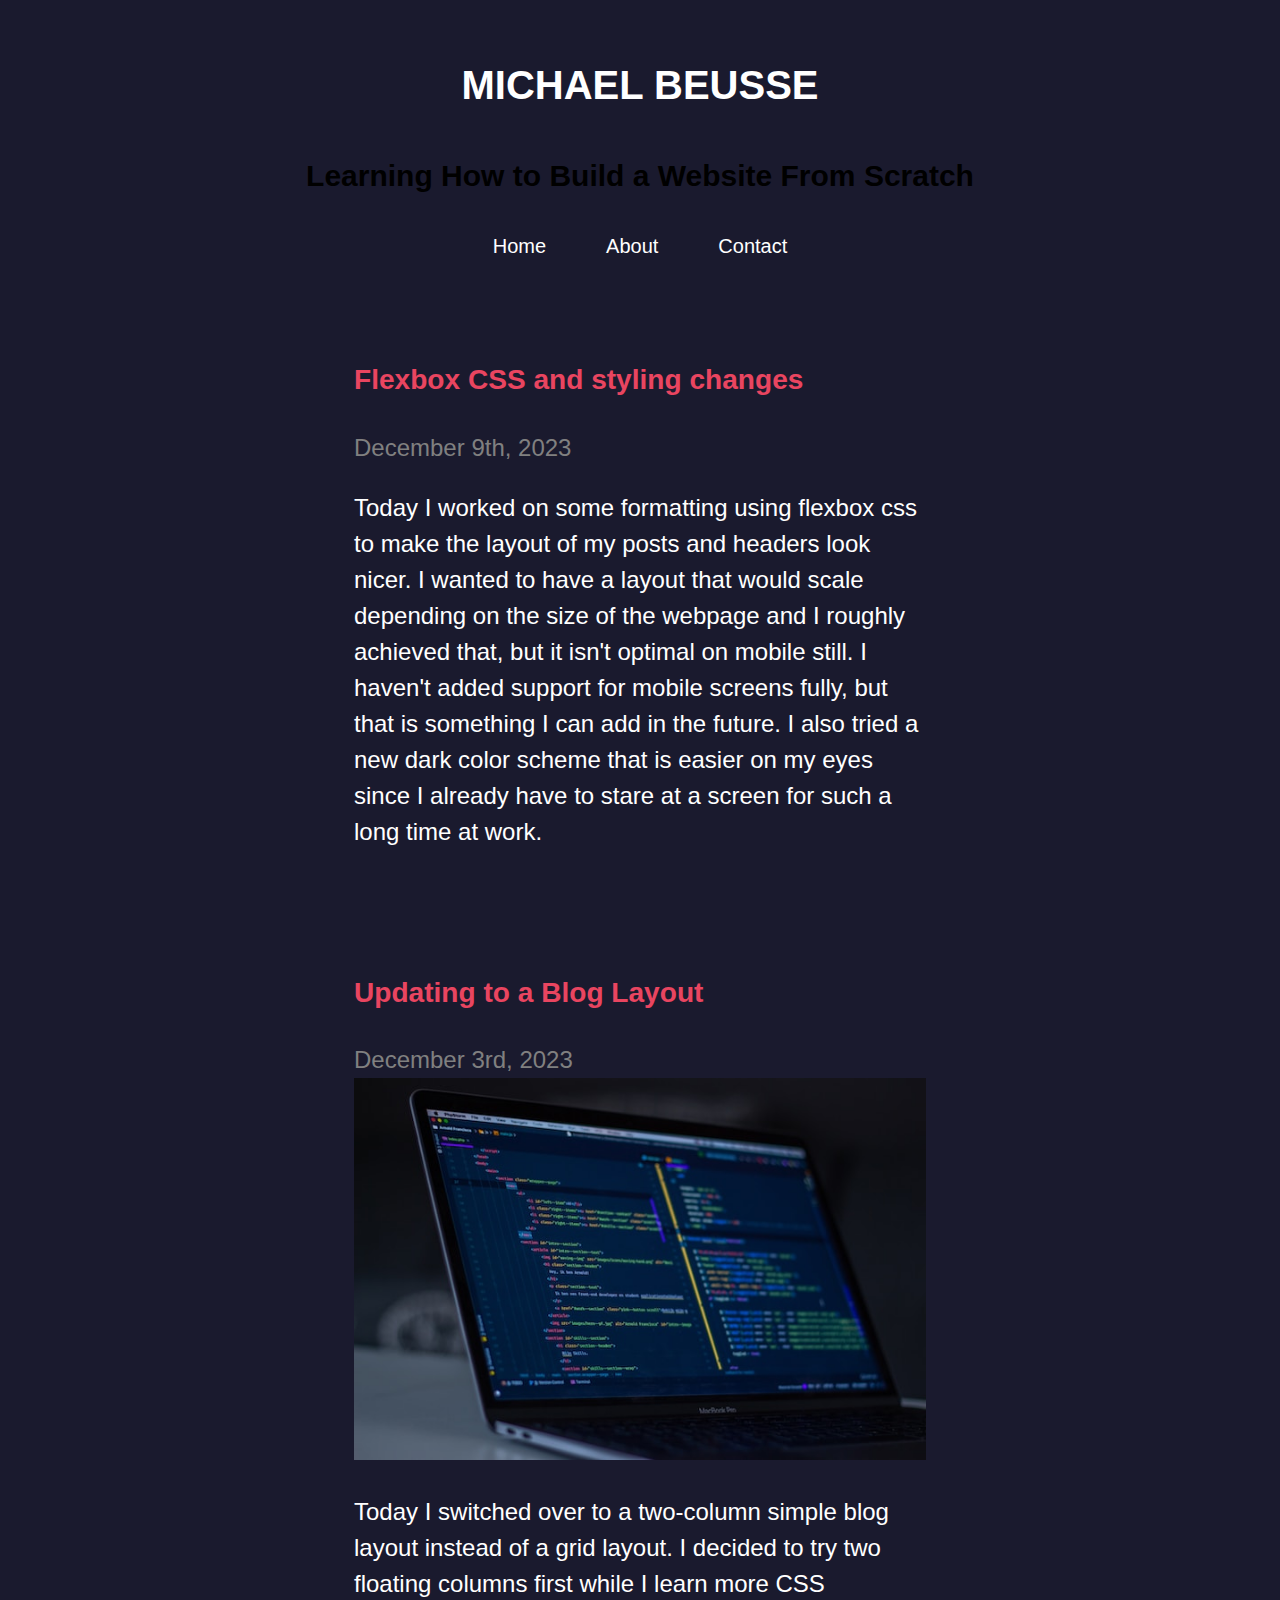
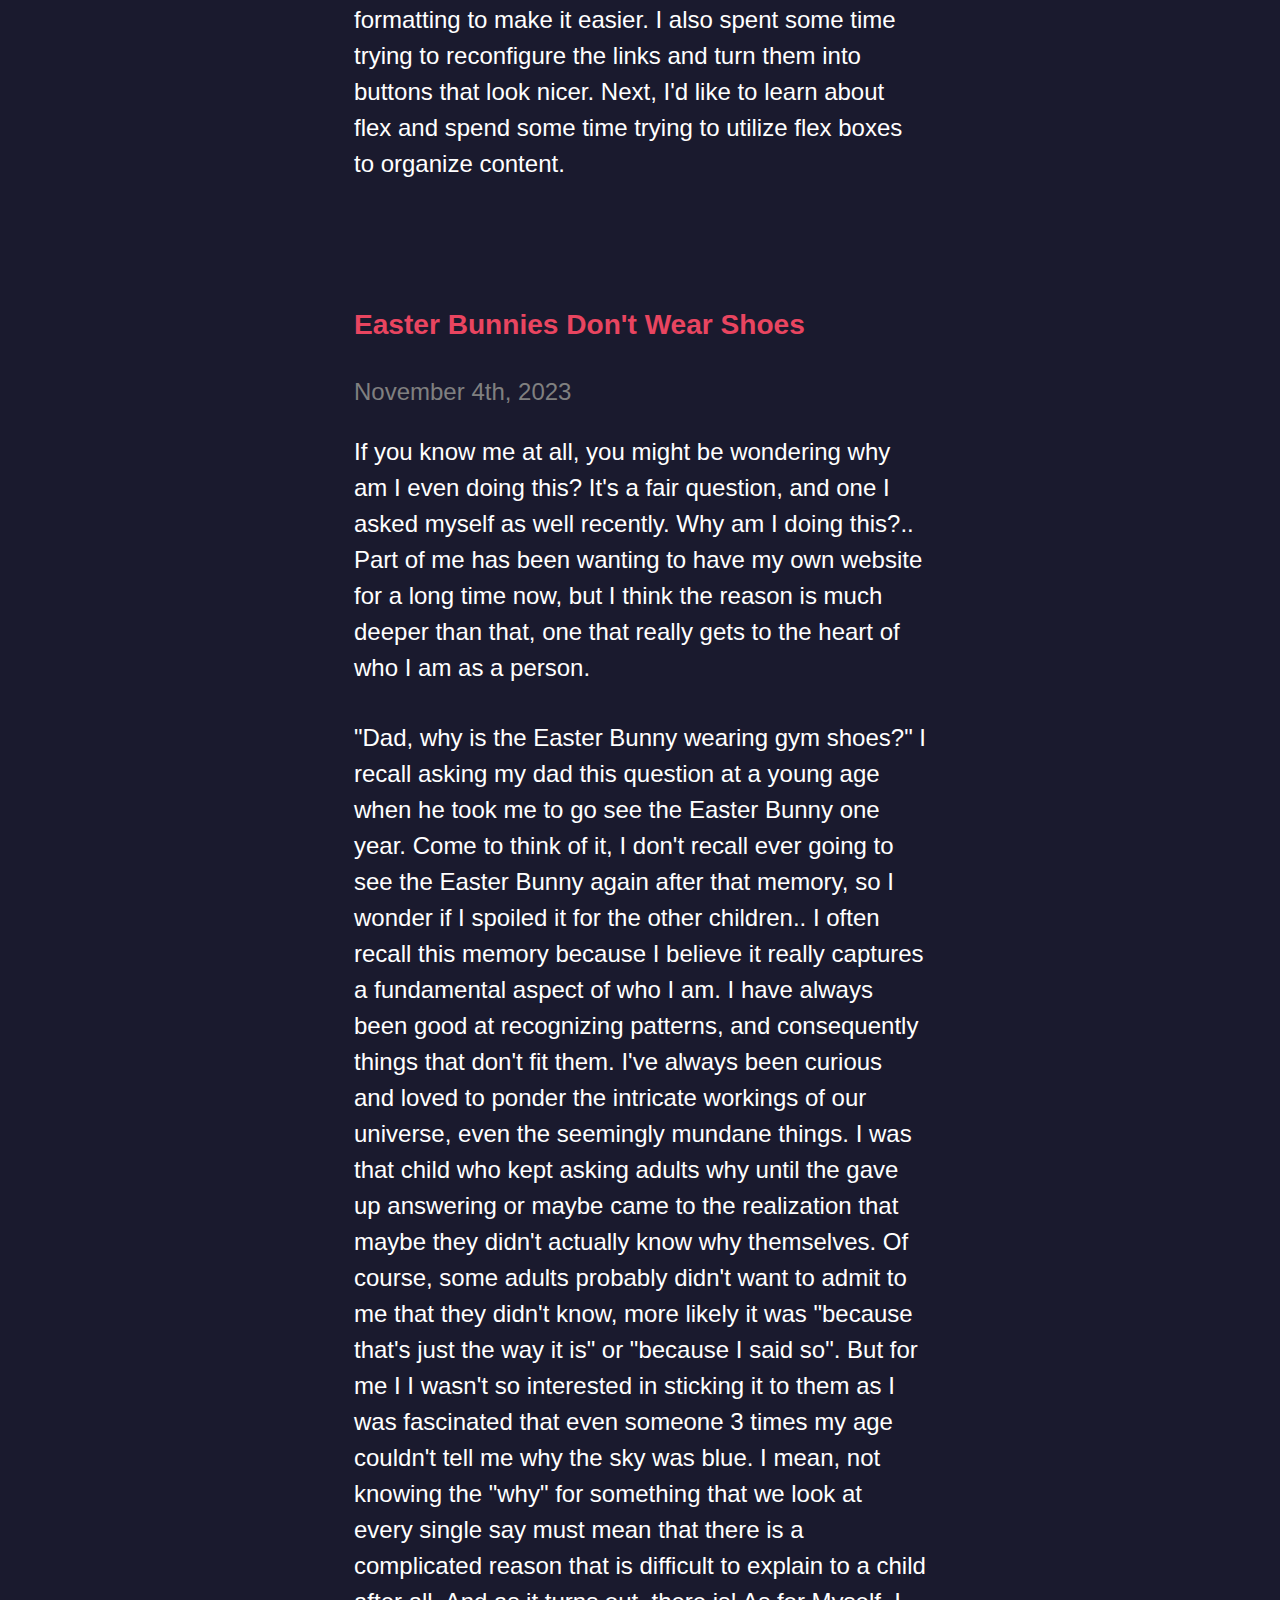
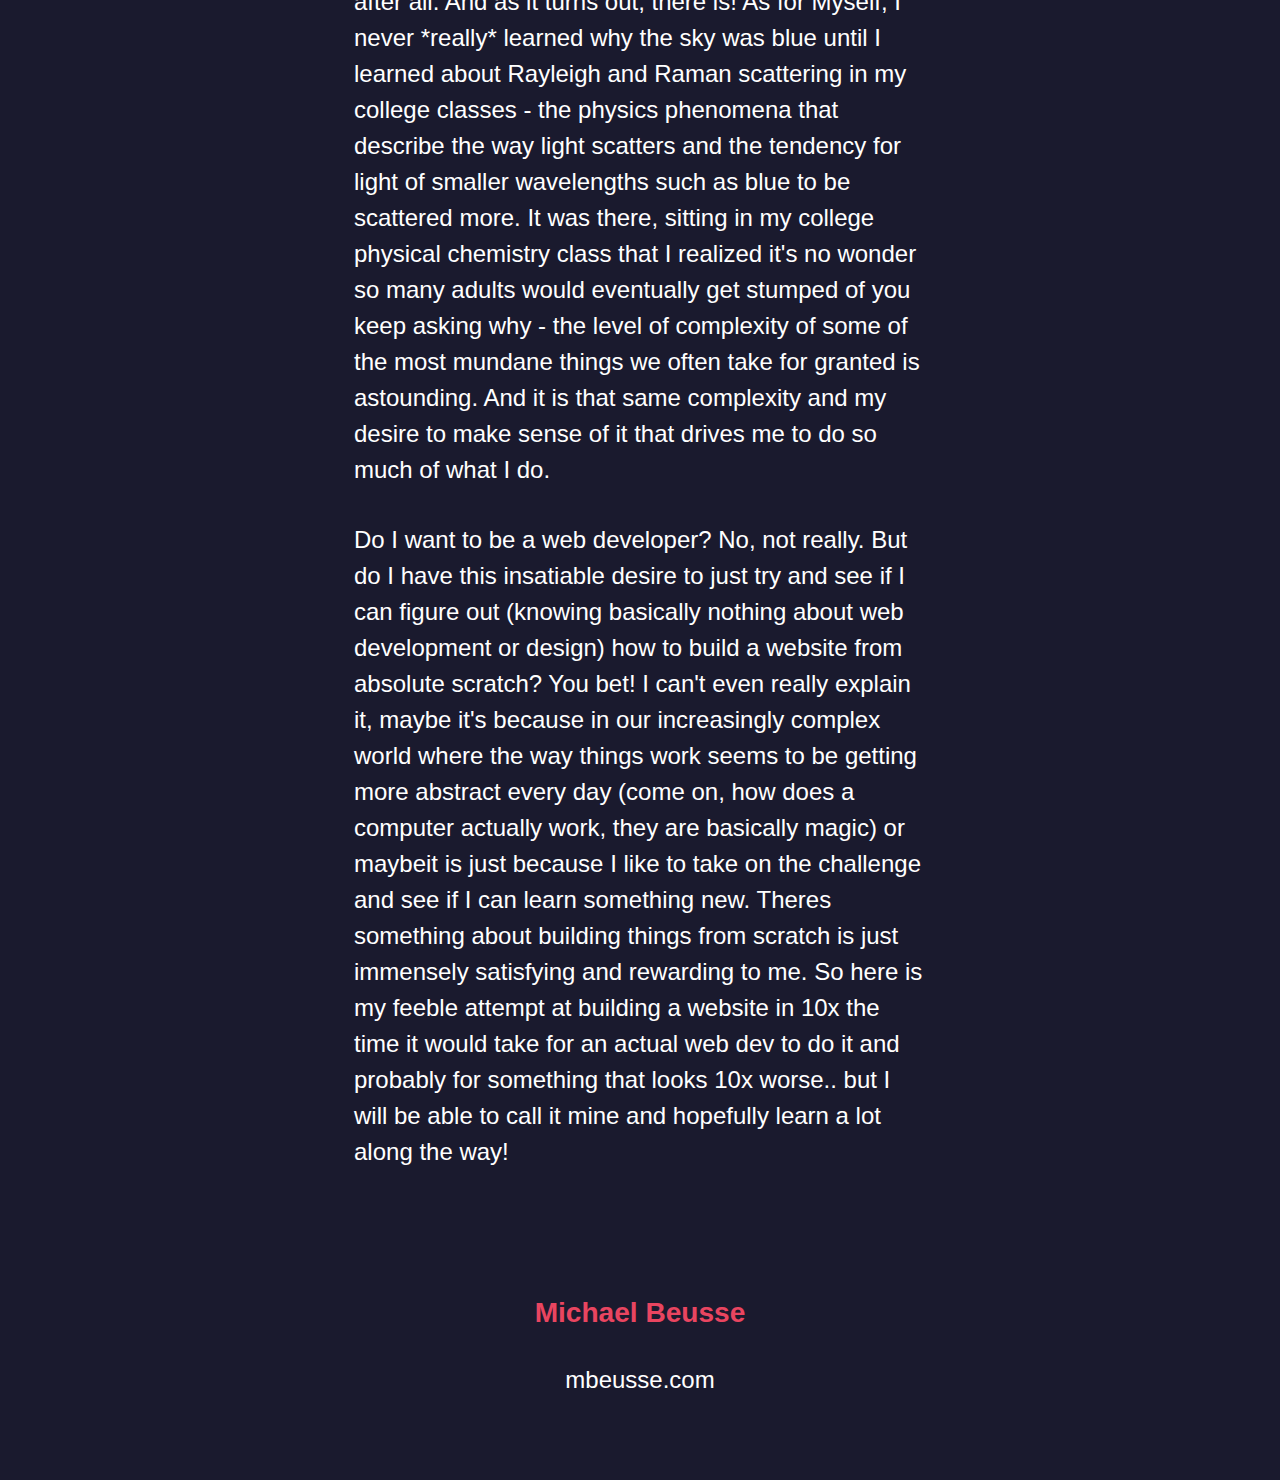
==== commit 8681f558: "adding about page" ====
--- a/index.html
+++ b/index.html
@@ -1,164 +1,82 @@
-<!DOCTYPE html>
-<html lang="en">
-<head>
-  <meta charset="UTF-8">
-  <meta name="viewport" content="width=device-width, initial-scale=1.0">
-  <style>
-    
-  body {
-  font-family: -apple-system, BlinkMacSystemFont, "Segoe UI", Roboto, Helvetica, Arial, sans-serif, "Apple Color Emoji", "Segoe UI Emoji", "Segoe UI Symbol";
-  font-size: 1.2em;
-  font-weight: 400;
-  line-height: 1.65em;
-  color: #050512cc;
-  }
-
-  h1, h2, h3, h4, h5, h6 {
-  margin-top: 1.2em;
-  font-family: -apple-system, BlinkMacSystemFont, "Segoe UI", Roboto, Helvetica, Arial, sans-serif, "Apple Color Emoji", "Segoe UI Emoji", "Segoe UI Symbol";
-  font-weight: 600;
-  color: #130536cf;
-  }
-
-  h1.title {
-    font-weight: 700;
-    padding: 18px 0 18px 0;
-    display: inline-block;
-    margin: 0;
-    width: 100%;
-    text-align: center;
-  }
-
-  p {
-  margin: 0;
-  margin-bottom: 0px;
-  margin-bottom: 1em;
-  padding: 0;
-  font-size: 1em;
-  font-weight: 400;
-  line-height: 1.65em;
-  font-family: -apple-system, BlinkMacSystemFont, "Segoe UI", Roboto, Helvetica, Arial, sans-serif, "Apple Color Emoji", "Segoe UI Emoji", "Segoe UI Symbol";
-  }
-
-  .main-container {
-  flex: 1 0 auto;
-  width: 640px;
-  margin: auto;
-  margin-top: 30px;
-  box-sizing: border-box;
-  -webkit-box-sizing: border-box;
-  }
-
-.logo {
-  display: inline-block;
-  font-size: 14px;
-  font-weight: bold;
-  background: #4747bf;
-  color: white;
-  font-family: menlo;
-  padding: 4px;
-  padding-left: 4px;
-  padding-left: 8px;
-  letter-spacing: 4px;
-  line-height: 1.5em;
-}
-
-.logo img {
-  flex: 0 0 100%;
-  box-sizing: border-box;
-}
-
-.navbar-container {
-  display: flex;
-  margin: 0 auto;
-  margin-bottom: 0px;
-  -webkit-flex-wrap: wrap;
-  flex-wrap: wrap;
-  -webkit-box-sizing: border-box;
-  box-sizing: border-box;
-}
-
-.navbar {
- flex: 0 0 100%;
-}
-
-.nav-links {
-  display: flex;
-  list-style: none;
-}
-
-a.nav-item {
-  padding-left: 30px;
-  float: right;
-  font-size: 0.75em;
-  font-weight: 500;
-  letter-spacing: 1px;
-  line-height: 30px;
-  text-decoration: none;
-}
-
-a {
-	color: inherit;
-	text-decoration: none;
-	transition: .25s ease;
-}
-
-ul {
-	display: flex;
-	flex-wrap: wrap;
-	
-	li {
-		margin-left: .75em;
-		margin-right: .75em;
-	}
-	
-	&:hover {
-		a {
-			color: #CCC;
-			&:hover {
-				color: #000;
-				box-shadow: 0 2px 0 0 currentcolor;
-			}
-		}
-	}
-}
-
-*, *:after, *:before {
-	box-sizing: border-box;
-}
-</style>
-
-<!------------------------>
-<!--END OF STYLE SECTION-->
-<!------------------------>
-
-
-</head>
-<body>
-  <div class="main-container">
-    <nav class="navbar-container" style="margin-bottom: 20px;">
-        <div class="navbar" style="display: flex; align-items: center;">
-          <div  style="flex-grow: 1;">
-            <a href="/" style="text-decoration: none; color: inherit">
-              <span class="logo">MB</span>
-            </a>
-          </div>
-          <a class="nav-item" href="#">Blog</a>
-          <a class="nav-item" href="#">About</a>
-          <a class="nav-item" href="#">Resume</a>
-          <a class="nav-item" href="#">Contact</a>
-        </div>
-    </nav>
-      <h1 class="hi-there-im-michael">
-        Hi There, I'm Michael!
-      </h1>
-      <p>I work in the healthcare field as a clinical transformation specialist in the Chicago suburbs.
-        I started this website as a way to document my journey learning to build a website from scratch with no prior web development knowledge.
-      </p>
-      
-      <hr style="margin: 3em 0;">
-      <h2>Latest</h2>
-      <a style="font-weight: 500;" href="#">First Post - 2023</a>
-    </div>
-</body>
-</html>
+<!DOCTYPE html>
+<html lang="en-US">
+<head>
+  <meta charset="utf-8" />
+  <title>Michael's Blog From Scratch</title>
+  <link rel="stylesheet" href="style.css" />
+</head>
+<body>
+
+<!-- Header Section -->
+<header>
+  <div class="container-header">
+    <h1>
+      MICHAEL BEUSSE
+    </h1>
+    <br>
+    <h2>
+      Learning How to Build a Website From Scratch
+    </h2>
+  </div>
+
+  <div class="container-nav">
+    <nav>
+      <a href="/html/">Home</a>
+      <a href="/About.html">About</a>
+      <a href="/html/">Contact</a>
+    </nav>
+  </div>
+</header>
+
+<!-- Main Content Section -->
+<div class="container-blog">
+
+  <div class="sidebox"></div>
+
+  <!-- First Blog Post -->
+  <article class="article-card">
+    <h3>Flexbox CSS and styling changes</h3>
+    <time datetime="2023-12-09">December 9th, 2023</time>
+    <p>
+      Today I worked on some formatting using flexbox css to make the layout of my posts and headers look nicer. I wanted to have a layout that would scale depending on the size of the webpage and I roughly achieved that, but it isn't optimal on mobile still. I haven't added support for mobile screens fully, but that is something I can add in the future. I also tried a new dark color scheme that is easier on my eyes since I already have to stare at a screen for such a long time at work.
+    </p>
+  </article>
+
+  <!-- Second Blog Post with Image -->
+  <article class="article-card">
+    <h3>Updating to a Blog Layout</h3>
+    <time datetime="2023-12-03">December 3rd, 2023</time>
+    <div class="post-content">
+      <img src="computer-small.jpg" alt="computer screen" />
+      <p>
+        Today I switched over to a two-column simple blog layout instead of a grid layout. I decided to try two floating columns first while I learn more CSS formatting to make it easier. I also spent some time trying to reconfigure the links and turn them into buttons that look nicer. Next, I'd like to learn about flex and spend some time trying to utilize flex boxes to organize content.
+      </p>
+    </div>
+  </article>  
+
+  <!-- Third Blog Post -->
+  <article class="article-card">
+    <h3>Easter Bunnies Don't Wear Shoes</h3>
+    <time datetime="2023-11-04">November 4th, 2023</time>
+    <p>If you know me at all, you might be wondering why am I even doing this? It's a fair question, and one I asked myself as well recently. Why am I doing this?.. Part of me has been wanting to have my own website for a long time now, but I think the reason is much deeper than that, one that really gets to the heart of who I am as a person. 
+    </p>
+    <p>
+      "Dad, why is the Easter Bunny wearing gym shoes?" I recall asking my dad this question at a young age when he took me to go see the Easter Bunny one year. Come to think of it, I don't recall ever going to see the Easter Bunny again after that memory, so I wonder if I spoiled it for the other children.. I often recall this memory because I believe it really captures a fundamental aspect of who I am. I have always been good at recognizing patterns, and consequently things that don't fit them. I've always been curious and loved to ponder the intricate workings of our universe, even the seemingly mundane things. I was that child who kept asking adults why until the gave up answering or maybe came to the realization that maybe they didn't actually know why themselves. Of course, some adults probably didn't want to admit to me that they didn't know, more  likely it was "because that's just the way it is" or "because I said so". But for me I I wasn't so interested in sticking it to them as I was fascinated that even someone 3 times my age couldn't tell me why the sky was blue. I mean, not knowing the "why" for something that we look at every single say must mean that there is a complicated reason that is difficult to explain to a child after all. And as it turns out, there is! As for Myself, I never *really* learned why the sky was blue until I learned about Rayleigh and Raman scattering in my college classes - the physics phenomena that describe the way light scatters and the tendency for light of smaller wavelengths such as blue to be scattered more. It was there, sitting in my college physical chemistry class that I realized it's no wonder so many adults would eventually get stumped of you keep asking why - the level of complexity of some of the most mundane things we often take for granted is astounding. And it is that same complexity and my desire to make sense of it that drives me to do so much of what I do.
+    </p>
+    <p> 
+      Do I want to be a web developer? No, not really. But do I have this insatiable desire to just try and see if I can figure out (knowing basically nothing about web development or design) how to build a website from absolute scratch? You bet! I can't even really explain it, maybe it's because in our increasingly complex world where the way things work seems to be getting more abstract every day (come on, how does a computer actually work, they are basically magic) or maybeit is just because I like to take on the challenge and see if I can learn something new. Theres something about building things from scratch is just immensely satisfying and rewarding to me. So here is my feeble attempt at building a website in 10x the time it would take for an actual web dev to do it and probably for something that looks 10x worse.. but I will be able to call it mine and hopefully learn a lot along the way!
+    </p>
+    </article>
+
+  <div class="sidebox"></div>
+
+</div>
+
+<!-- Footer Section -->
+<footer>
+  <h3>Michael Beusse</h3>
+  <p>mbeusse.com</p>
+</footer>
+
+</body>
+</html>
--- a/style.css
+++ b/style.css
@@ -0,0 +1,183 @@
+/* Reset box model for all elements */
+* {
+  box-sizing: border-box;
+}
+
+.container-header {
+  box-sizing: content-box;
+  align-items: center;
+  text-align: center;
+  line-height: 20px;
+  padding-bottom: 10px;
+}
+
+.header-sidebox {
+  flex: 1;
+  background-color: #1A1A2E;
+  margin: 0 2%;
+}
+
+.header-sidebox + .header-sidebox {
+  margin-left: 2%;
+}
+
+/* Set default font family and background color */
+body {
+  font-family: Verdana, Arial, Sans-Serif;
+  padding: 20px;
+  background: #1A1A2E;
+  font-size: 24px;
+  line-height: 1.5;
+}
+
+/* Style for the header */
+header {
+  display: flex;
+  flex-direction: column;
+  padding: 20px;
+  font-size: 20px;
+  text-align: center;
+  background: #1A1A2E;
+}
+
+.container-nav {
+  display: flex;
+  justify-content: center;
+}
+
+nav {
+  display: flex;
+  gap: 20px; /* Adjust this value to control the space between links */
+}
+
+nav a {
+  text-decoration: none;
+  color: white;
+  padding: 10px;
+}
+
+nav a:hover {
+  background-color: #16213E;
+  color: #0F3460;
+}
+
+.sidebox {
+  flex: 1; /* Allow sideboxes and blog content to take up equal available space */
+  background-color: #1A1A2E;
+  margin: 0 2%; /* Add margin between sideboxes, blog content, and the edges */
+}
+
+.container-blog {
+  display: flex;
+  flex-direction: column; /* Stack items vertically on larger screens */
+  align-items: center; /* Center items horizontally */
+}
+
+.blog-content {
+  flex-basis: 50%; /* Set the initial size of blog content to roughly 50% */
+  align-self: center; /* Center blog content within the container */
+  max-width: 50%; /* Set the maximum width for blog content to 30% of the screen */
+}
+
+.sidebox {
+  flex: 1; /* Allow sideboxes and blog content to take up equal available space */
+  background-color: #1A1A2E;
+  margin: 0 2%; /* Add margin between sideboxes, blog content, and the edges */
+}
+
+.sidebox + .sidebox {
+  margin-left: 2%;
+}
+
+/* Style for blog posts */
+.article-card {
+  flex: 1;
+  max-width: 50%; /* Set the maximum width for blog posts */
+  background-color: #1A1A2E;
+  padding: 20px;
+  margin-top: 20px;
+}
+
+.article-card img {
+  max-width: 100%; /* Make sure the image doesn't exceed its container */
+  margin-bottom: 10px; /* Add spacing between the image and content */
+}
+
+/* Style for the post content */
+.article-card .post-content {
+  display: flex;
+  flex-grow: 1;
+  flex-direction: column;
+  align-items: center; /* Center items horizontally */
+}
+
+/* Create flex layout for the main content and sidebar */
+.row {
+  display: flex;
+}
+
+/* Clear floats after the columns */
+.row:after {
+  content: "";
+  display: table;
+  clear: both;
+}
+
+/* Footer styling */
+footer {
+  padding: 20px;
+  text-align: center;
+  background: #1A1A2E;
+  margin-top: 20px;
+}
+
+/* Styling for links/buttons */
+a:link, a:visited {
+  background-color: #1A1A2E;
+  color: white;
+  width: 100%;
+  padding: 10px 20px;
+  text-align: center;
+  text-decoration: none;
+  display: inline-block;
+}
+
+a:hover, a:active {
+  background-color: #E94560;
+  color: darkgray;
+}
+
+/* Additional styling for heading elements */
+h1 {
+  color: white;
+  font-weight: bold;
+}
+
+
+h3, h4, h5, h6 {
+  color: #E94560;
+  font-weight: 700;
+}
+
+time {
+  color: gray;
+  padding-bottom: 10px;
+}
+
+p {
+  color:white;
+  padding-bottom: 10px;
+}
+
+/* Responsive layout - adjust layout on smaller screens */
+@media screen and (max-width: 800px) {
+  .sidebox, .blog-content, .header-sidebox {
+    flex: 1 100%; /* Full width on smaller screens */
+    margin: 0; /* Remove margin on smaller screens */
+    max-width: none; /* Remove the maximum width on smaller screens */
+  }
+
+  .sidebox + .sidebox, .header-sidebox + .header-sidebox {
+    margin-left: 0; /* Remove margin between sideboxes on smaller screens */
+  }
+}
